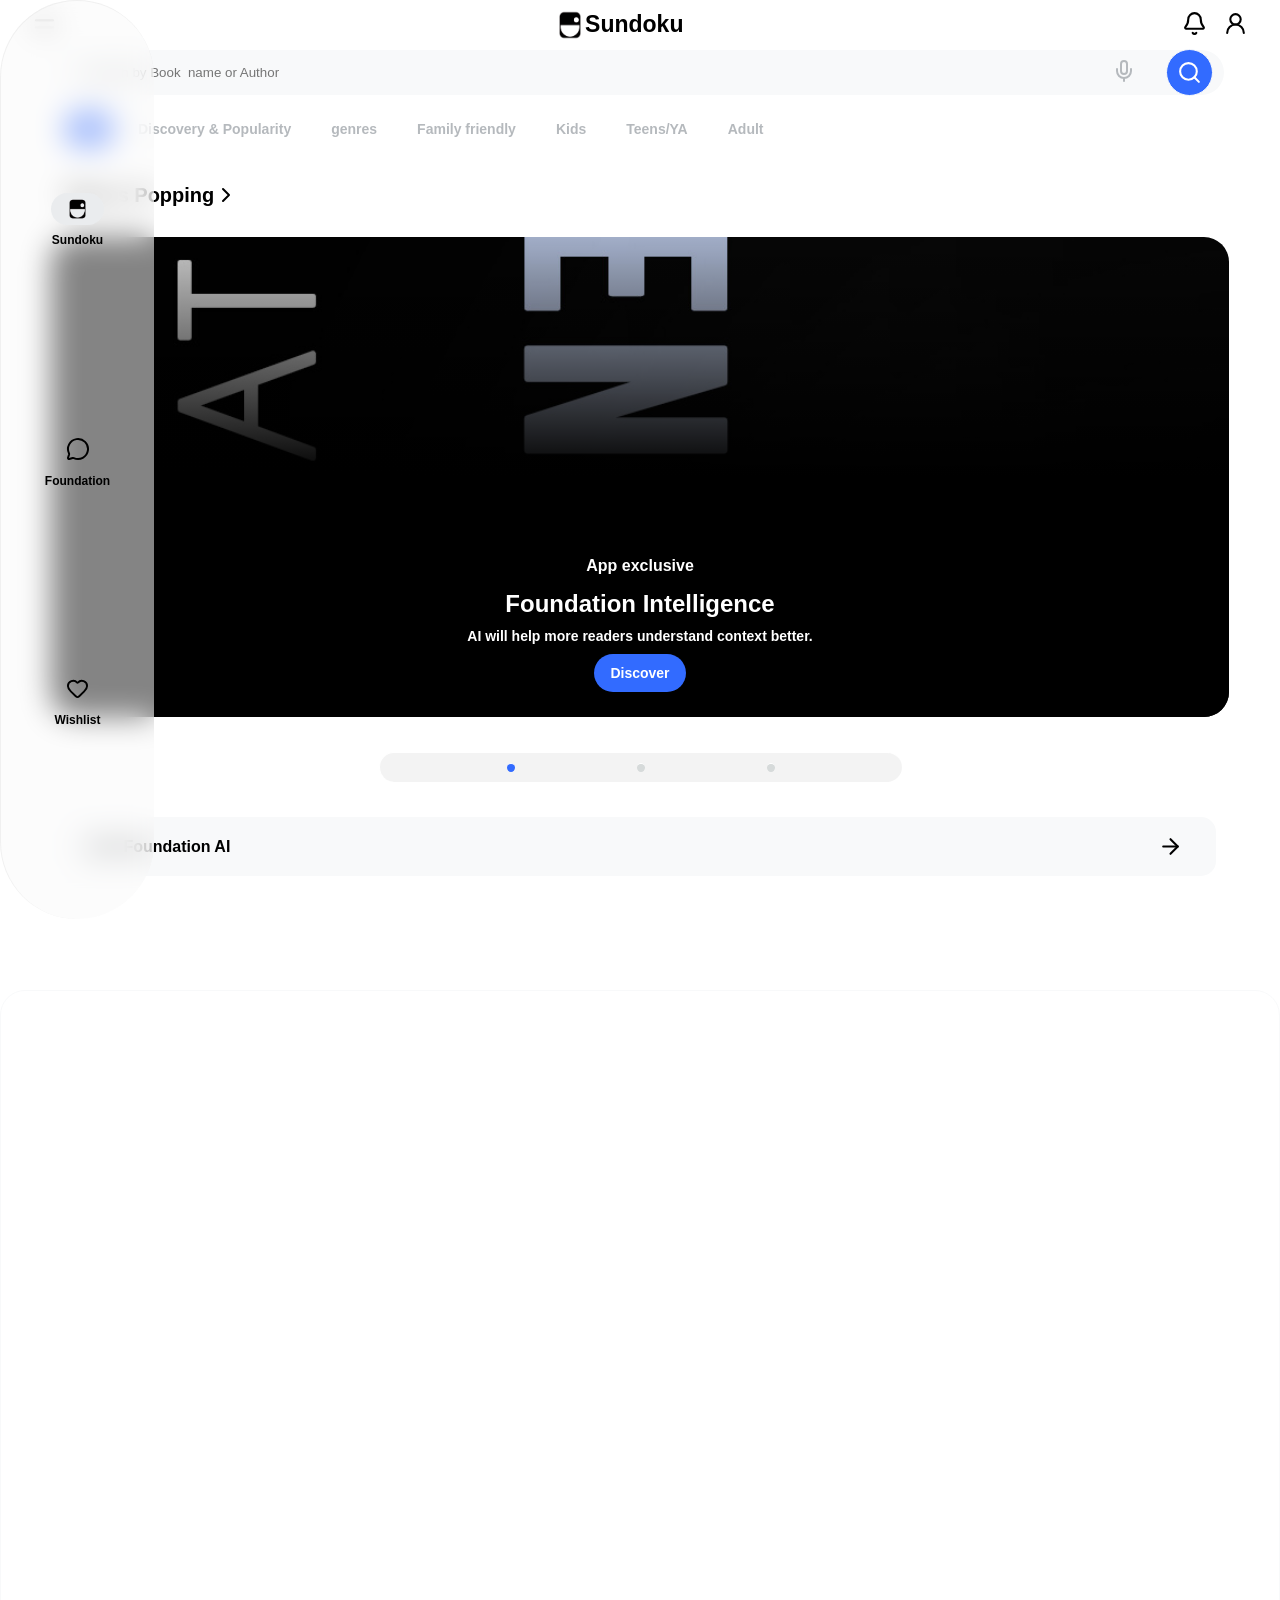
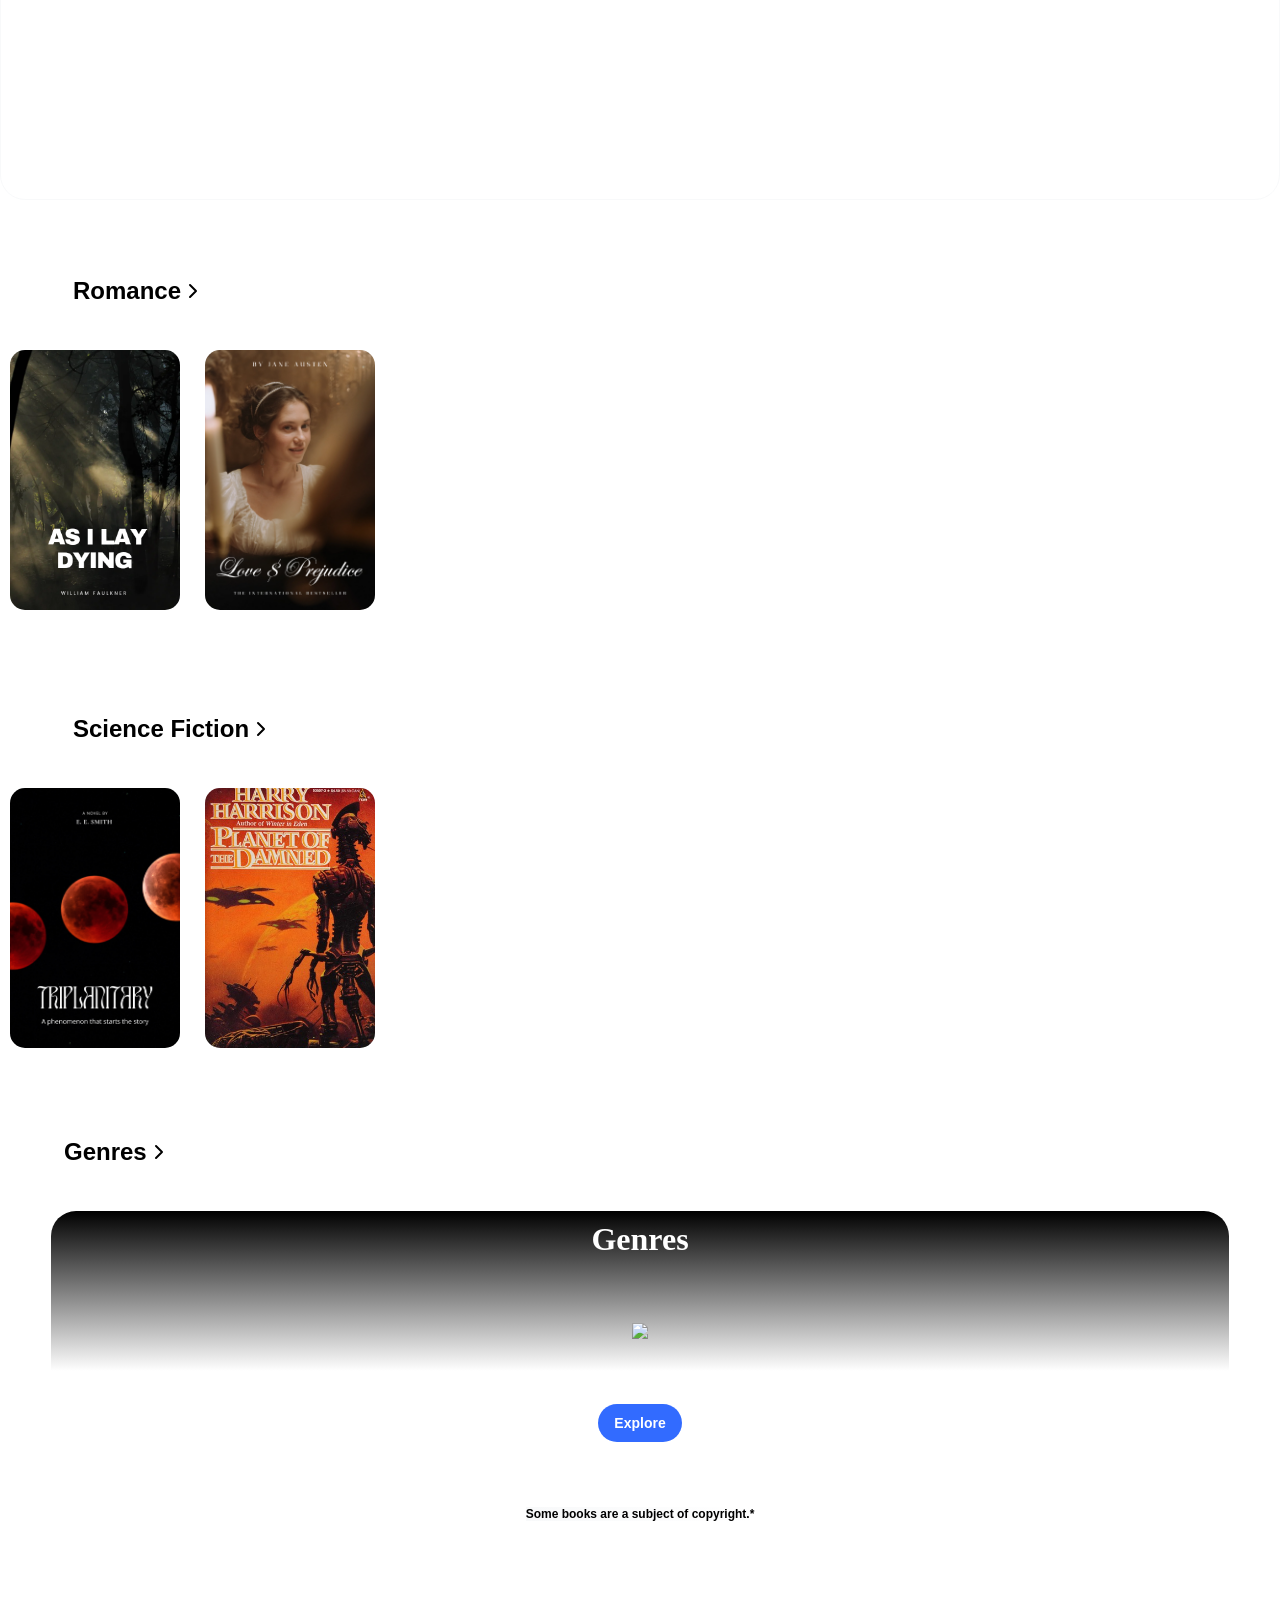
==== index.html @ c34d7a95 "Fix image source and update link in index.html" ====
<!DOCTYPE html>
<html lang="en">
  <head>
    <meta charset="UTF-8" />
    <meta name="viewport" content="width=device-width, initial-scale=1.0" />
    <title>Home</title>

    <link rel="stylesheet" href="Sundoku.css" />
    <link rel="manifest" href="manifest.json" />
  </head>
  <body>
    <header>
      <div class="header-top-layer">
        <button class="header-hamburger js-hamburger">
          <svg
            xmlns="http://www.w3.org/2000/svg"
            fill="none"
            viewBox="0 0 24 24"
            stroke-width="2"
            stroke="var(--black)"
            class="size-6 hamburger-icon"
          >
            <path
              stroke-linecap="round"
              stroke-linejoin="round"
              d="M3.75 9h16.5m-16.5 6.75h16.5"
            ></path>
          </svg>
        </button>

        <div class="logo-asset">
          <img src="Sundoku logos/sundoku.webp" class="logo-img" />

          <p class="logo">Sundoku</p>
        </div>

        <div>
          <a href="notifications.html">
            <button class="header-btn">
              <svg
                xmlns="http://www.w3.org/2000/svg"
                width="25"
                height="25"
                viewBox="0 0 24 24"
                fill="none"
                stroke="var(--black)"
                stroke-width="2"
                stroke-linecap="round"
                stroke-linejoin="round"
                class="lucide lucide-bell-icon lucide-bell"
              >
                <path d="M10.268 21a2 2 0 0 0 3.464 0" />
                <path
                  d="M3.262 15.326A1 1 0 0 0 4 17h16a1 1 0 0 0 .74-1.673C19.41 13.956 18 12.499 18 8A6 6 0 0 0 6 8c0 4.499-1.411 5.956-2.738 7.326"
                />
              </svg>
            </button>
          </a>

          <a href="profile.html">
            <button class="header-btn">
              <svg
                xmlns="http://www.w3.org/2000/svg"
                width="25"
                height="25"
                viewBox="0 0 24 24"
                fill="none"
                stroke="var(--black)"
                stroke-width="2"
                stroke-linecap="round"
                stroke-linejoin="round"
                class="lucide lucide-user-round-icon lucide-user-round"
              >
                <circle cx="12" cy="8" r="5" />
                <path d="M20 21a8 8 0 0 0-16 0" />
              </svg>
            </button>
          </a>
        </div>
      </div>

      <div>
        <div class="search-center">
          <div class="search-container">

            <input
              placeholder="Search by Book  name or Author"
              class="search-input js-search-input"
              id="search-input"
            />

            <button class="record-btn js-record-btn" id="mic-btn">
              <svg
                xmlns="http://www.w3.org/2000/svg"
                width="24"
                height="24"
                viewBox="0 0 24 24"
                fill="none"
                stroke="var(--rough-grey)"
                stroke-width="2"
                stroke-linecap="round"
                stroke-linejoin="round"
                class="lucide lucide-mic-icon lucide-mic"
              >
                <path d="M12 19v3"></path>
                <path d="M19 10v2a7 7 0 0 1-14 0v-2"></path>
                <rect x="9" y="2" width="6" height="13" rx="3"></rect>
              </svg>
            </button>

            <button class="search-btn js-search-btn">
              <svg
                xmlns="http://www.w3.org/2000/svg"
                width="25"
                height="25"
                viewBox="0 0 24 24"
                fill="none"
                stroke="white"
                stroke-width="2"
                stroke-linecap="round"
                stroke-linejoin="round"
                class="lucide lucide-search-icon lucide-search"
              >
                <path d="m21 21-4.34-4.34" />
                <circle cx="11" cy="11" r="8" />
              </svg>
            </button>
          </div>
        </div>
      </div>

      <div class="search-results-center">
        <div class="results-box js-search-results">
          <div class="js-searching-for-text"></div>
        </div>
      </div>
    </header>

    <div class="filter-scroll">
      <button class="filter-btn filter-on" data-filter="all">All</button>

      <button class="filter-btn" data-filter="popular">
        Discovery & Popularity
      </button>

      <button class="filter-btn" data-filter="genres">genres</button>

      <button class="filter-btn" data-filter="family">Family friendly</button>

      <button class="filter-btn" data-filter="kids">Kids</button>

      <button class="filter-btn" data-filter="teens">Teens/YA</button>

      <button class="filter-btn" data-filter="adult">Adult</button>
    </div>

    <div class="hidden-menu js-hidden-menu">
      <button class="close-menu-btn js-close-menu-btn">
        <svg
          xmlns="http://www.w3.org/2000/svg"
          width="25"
          height="25"
          viewBox="0 0 24 24"
          fill="none"
          stroke="currentColor"
          stroke-width="2"
          stroke-linecap="round"
          stroke-linejoin="round"
          class="lucide lucide-x-icon lucide-x"
        >
          <path d="M18 6 6 18" />
          <path d="m6 6 12 12" />
        </svg>
      </button>

      <div class="hidden-menu-content">
        <div class="center-branding">
          <img src="Logos/Sundoku.webp" class="hidden-menu-logo" />
          <p>
            Stories shaped by a com<span class="gradient-text">Unity</span>.
          </p>
        </div>

        <div class="hidden-item">
          <h2>Creator account</h2>
          <p class="hidden-item-sub-text">
            For aspiring writers and people who just like telling stories
          </p>
          <button class="start-writter-account-btn">
            Create writers account
          </button>
        </div>

        <div class="hidden-item">
          <h3>Help</h3>

          <h3>Safety Policy</h3>
        </div>
      </div>
    </div>

    <main class="main-element">
      <h2 class="reading-heading">Continue reading</h2>

      <div class="recent-scroll js-recent-books"></div>

      <div class="events-heading-container">
        <h2 class="event-heading">
          What's Popping
          <svg
            xmlns="http://www.w3.org/2000/svg"
            width="24"
            height="24"
            viewBox="0 0 24 24"
            fill="none"
            stroke="currentColor"
            stroke-width="2"
            stroke-linecap="round"
            stroke-linejoin="round"
            class="lucide lucide-chevron-right-icon lucide-chevron-right"
          >
            <path d="m9 18 6-6-6-6"></path>
          </svg>
        </h2>

      <div>
        <div class="scroll">
          <!--CARD ONE!-->
          <div class="hero-card">
            <div class="vid-container">
              <img
                src="posters/Gene_One.jpg"
                class="hero-poster"
              />
            </div>

            <div class="content">
              <div class="label">
                <p>App exclusive</p>
              </div>
              <p class="head-content">Foundation Intelligence</p>
              <p class="sub-head-content">
                AI will help more readers understand context better.
              </p>

              <a href="chatbot.html">
                              <button class="explore-btn">Discover</button>
              </a>
            </div>
          </div>

          

          <div class="hero-card">
            <div class="vid-container">
              <img
                src="posters/Booktok_poster_white_background.png"
                class="hero-poster"
                alt="hero card poster"
              />
            </div>

            <div class="content">
              <div class="label">
                <p>Coming soon</p>
              </div>
              <h3>Booming On BookTok</h3>
              <p class="sub-head-content">
                Most discussed on Booktok communities
              </p>

              <button class="explore-btn">Discover</button>
            </div>
          </div>
        </div>
      </div>

      <div class="center-dots">
        <div class="scroll-dots">
          <div class="scroll-dot active-dot"></div>
          <div class="scroll-dot"></div>
          <div class="scroll-dot"></div>
        </div>
      </div>

      <div class="center-shortcut">
        <a href="Chatbot.html" class="shortcut-card-link">
          <div class="shortcut-card">
            <p>Ask Foundation AI</p>

            <button class="arrow-btn">
              <svg
                xmlns="http://www.w3.org/2000/svg"
                width="25"
                height="25"
                viewBox="0 0 24 24"
                fill="none"
                stroke="var(--black)"
                stroke-width="2"
                stroke-linecap="round"
                stroke-linejoin="round"
                class="lucide lucide-arrow-right-icon lucide-arrow-right"
              >
                <path d="M5 12h14" />
                <path d="m12 5 7 7-7 7" />
              </svg>
            </button>
          </div>
        </a>
      </div>

      

      <div class="display-books js-render-books js-books-container"></div>

      <div>
        <h2 class="heading heading-container">
          Genres
          <svg
            xmlns="http://www.w3.org/2000/svg"
            width="24"
            height="24"
            viewBox="0 0 24 24"
            fill="none"
            stroke="currentColor"
            stroke-width="2"
            stroke-linecap="round"
            stroke-linejoin="round"
            class="lucide lucide-chevron-right-icon lucide-chevron-right"
          >
            <path d="m9 18 6-6-6-6"></path>
          </svg>
        </h2>

        <div class="scroll">
          <div class="genre-hero">
            <h1 class="genre-heading">Genres</h1>

            <img src="/" class="genre-hero-card-image" />

            <button class="explore-btn">Explore</button>
            <p class="smaller-genre-text">
              Some books are a subject of copyright.*
            </p>
          </div>
        </div>

    
        
      </div>
    </main>

    <div class="center-nav">
      <nav>
        <a href="index.html">
          <div class="nav-column">
            <div class="upper-nav-section onpage">
              <img
                src="Sundoku logos/sundoku.webp"
                class="nav-logo"
                style="filter: invert(1)"
              />
            </div>

            <p class="nav-label onpage-nav-label">Sundoku</p>
          </div>
        </a>

        <a href="Chatbot.html">
          <div class="nav-column">
            <div class="upper-nav-section">
              <svg
                xmlns="http://www.w3.org/2000/svg"
                width="24"
                height="24"
                viewBox="0 0 24 24"
                fill="none"
                stroke="currentColor"
                stroke-width="2"
                stroke-linecap="round"
                stroke-linejoin="round"
                class="lucide lucide-message-circle-icon lucide-message-circle"
              >
                <path
                  d="M2.992 16.342a2 2 0 0 1 .094 1.167l-1.065 3.29a1 1 0 0 0 1.236 1.168l3.413-.998a2 2 0 0 1 1.099.092 10 10 0 1 0-4.777-4.719"
                ></path>
              </svg>
            </div>

            <p class="nav-label">Foundation</p>
          </div>
        </a>

        <a href="Wishlist.html">
          <div class="nav-column">
            <div class="upper-nav-section">
              <svg
                xmlns="http://www.w3.org/2000/svg"
                width="23"
                height="23"
                viewBox="0 0 24 24"
                fill="none"
                stroke="currentColor"
                stroke-width="2"
                stroke-linecap="round"
                stroke-linejoin="round"
                class="lucide"
              >
                <path
                  d="M2 9.5a5.5 5.5 0 0 1 9.591-3.676.56.56 0 0 0 .818 0A5.49 5.49 0 0 1 22 9.5c0 2.29-1.5 4-3 5.5l-5.492 5.313a2 2 0 0 1-3 .019L5 15c-1.5-1.5-3-3.2-3-5.5"
                ></path>
              </svg>
            </div>
            <p class="nav-label">Wishlist</p>
          </div>
        </a>
      </nav>
    </div>

    <div class="book-menu-hidden js-hidden-book-info"></div>

    <script src="Sundoku.js"></script>
  </body>
</html>
---- Sundoku.css ----
@font-face {
      font-family: 'Syncopate';
      src: url('fonts/Syncopate-Regular.ttf') format('truetype');
      font-weight: 400;
      font-style: normal;
}

@font-face {
    font-family: "Inter";
    src: url("fonts/Inter-VariableFont_opsz,wght.ttf") format("truetype");
    font-weight: 400;
    font-style: normal;
}

  @font-face {
      font-family: 'playfair';
      src: url('fonts/PlayfairDisplay-VariableFont_wght.ttf') format('truetype');
      font-weight: 400;
      font-style: normal;
  }

  @font-face {
      font-family: 'bangers';
      src: url('fonts/Bangers-Regular.ttf') format('truetype');
      font-weight: 400;
      font-style: normal;
  }

  @font-face {
      font-family: 'comorantSC';
      src: url('fonts/CormorantSC-Regular.ttf') format('truetype');
      font-weight: 400;
      font-style: normal;
  }

@font-face {
  font-family: 'Orbitron';
  src: url('fonts/Orbitron-VariableFont_wght.ttf') format('truetype');
}

  @font-face {
      font-family: 'Aquire';
      src: url('fonts/Aquire-BW0ox.otf') format('truetype');
      font-weight: 400;
      font-style: normal;
  }

@font-face {
  font-family: 'Sdasian';
  src: url('fonts/Sdasian-WyDon.ttf') format('truetype');
  }


/*NEW FONTS*/

@font-face {
  font-family: 'Glitch';
  src: url('fonts/GlitchGoblin-2O87v.ttf');
}

@font-face {
  font-family: 'AvengFont';
  src: url('fonts/AvengeanceHeroicAvengerNormal-xyVr.otf');
}

@font-face {
  font-family: Transformers;
  src: url('fonts/Transformers Movie.ttf');
}

@font-face {
  font-family: BookLetter;
  src: url('fonts/GoudyBookletter1911-Regular.ttf');
}

@font-face {
  font-family: Syne;
  src: url('fonts/Syne-VariableFont_wght.ttf');
}

@font-face {
  font-family: Railway;
  src: url('fonts/Raleway-VariableFont_wght.ttf');
}

@font-face {
  font-family: Alumni;
  src: url('fonts/AlumniSans-VariableFont_wght.ttf');
}

@font-face {
  font-family: Creepster;
  src: url('fonts/Creepster-Regular.ttf');
}

@font-face {
  font-family: HighSchoolSans;
  src: url('fonts/HighSchoolUsaSans-52vx.ttf');
}

@font-face {
  font-family: HighSchoolSerif;
  src: url('fonts/HighSchoolUsaSerif-6vwM.ttf');
}

@font-face {
  font-family: ElektrixWizard;
  src: url('fonts/MgfElektrixWizardsPersonalUse-KVR9l.otf');
}

@font-face {
  font-family: VampireWars;
  src: url('fonts/Vampire Wars.ttf');
}

@font-face {
  font-family: AngelWish;
  src: url('fonts/Angel wish.ttf');
}

@font-face {
  font-family: FaithCollapsing;
  src: url('fonts/Faith Collapsing.ttf');
}

:root[data-theme="galaxy"] {
    --background: linear-gradient(
        90deg,
        rgb(2, 2, 2),
        rgb(102, 102, 102),
        rgb(0, 0, 0)
    );
    --grey: linear-gradient(70deg, rgb(22, 22, 22), rgb(0, 0, 0));
    --black: rgb(242, 242, 242);
    --white: rgb(0, 0, 0);
    --lightwhite: rgba(0, 0, 0, 0.53);
    --gradient: linear-gradient(
        80deg,
        rgb(119, 119, 119),
        rgb(46, 46, 46),
        rgb(0, 0, 0)
    );

  --light-header-color: rgba(0,0,0,0.53);
  --text: rgb(255,255,255);
  --invert: 0;
}

:root[data-theme="dark"] {
  --black: rgb(255,255,255);
  --white: rgb(0,0,0);
  --grey: rgb(48, 49, 50);
  --background: rgb(0,0,0);
  --text: rgb(255,255,255);
  --light-header-color: rgba(0,0,0,0.53);
  --notDot-bdr: transparent;
  --invert: 0;
}


:root {
  --grey: rgb(248, 249, 250);
  --blue: rgb(50,107,255);
  --green: rgb(50,255,152);
  --black: rgb(0,0,0);
  --white: rgb(255,255,255);
  --background: rgb(255,255,255);
  --text: rgb(0,0,0);
  --light-header-color: rgba(250,250,250,0.53);
  --notDot-bdr: rgb(255,255,255);
  --rough-grey: rgb(181,185,189);
  --invert: 1;
  --gradient: linear-gradient(
        180deg,
        var(--blue), black 
  );
}


*,*::before,*::after {
  margin: 0px;
  scrollbar-width: none;
      -webkit-tap-highlight-color: rgba(190,190,190,0.17);
}
body {
  margin: 0px;
  background: var(--background);
  color: var(--text);
  font-family: 'Inter', sans-serif;
  box-sizing: border-box;
  padding-bottom: 200px;
}

header {
  position: sticky;
  top: 0px;
  padding: 5px 2%;
  background-color: var(light-header-color);
  backdrop-filter: blur(15px);
  display: flex;
  flex-direction: column;
  z-index: 100;
}

p {
  font-weight: 599;
}

button {
  font-family: 'Inter', sans-serif;
  font-weight: 599;
  font-size: 14px;
}

.header-top-layer {
  display: flex;
  flex-direction: row;
  align-items: center;
  justify-content: space-between;
}

.logo {
  font-weight: 700;
  font-size: 23px;
  font-family: 'Inter', sans-serif;
}

.header-btn {
  padding: 5px;
  border: 1px solid transparent;
  background: transparent;
  position: relative;
}

/*.header-btn::after {
  content: "";
  position: absolute;
  top: 4px;
  right: 4px;
  width: 7px;
  height: 7px;
  border: 1.5px solid var(--notDot-bdr);
  background-color: #ef4444;
  border-radius: 50%;
}*/

a {
  color: var(--black);
  text-decoration: none;
}

.header-hamburger {
  padding: 5px;
  border: 1px solid transparent;
  background: transparent;
}

.hamburger-icon {
  width: 25px;
  height: 25px;
}


.profile-icon {
  width: 25px;
  height: 25px;
}

.popular-main {
  padding: 5px 5%;
}

.search-center {
  display: flex;
  flex-direction: column;
  align-items: center;
  padding: 5px 0px;
  
}


.search-container {
  background: var(--grey);
  width: 95%;
  height: 45px;
  display: flex;
  flex-direction: row;
  align-items: center;
  justify-content: space-around;
  border-radius: 25px;
  padding-left: 8px;
  box-sizing: border-box;
}

.search-input {
  width: 85%;
  height: 100%;
  border: 1px solid transparent;
  background: transparent;
  outline: none;
  border-radius: 25px;
  color: var(--black);
  padding: 5px 10px;
}

.vid-container {
  width: 100%;
  height: 480px;
}

.hero-poster {
  width: 100%;
  height: 100%;
  object-fit: cover;
  filter: brightness(80%);
}

.hero-card {
  position: relative;
  overflow: hidden;
  flex-shrink: 0;
  width: 100%;
  color: var(--white);
  border-radius: 25px;
  
}

.hero-card .vid-container {
  position: relative;
  overflow: hidden;
}

.hero-card .vid-container:before {
  content: '';
  position: absolute;
  bottom: 0;
  left: 0;
  width: 100%;
  height: 100%;
  background: linear-gradient(0deg, #000 50%, transparent);
  z-index: 1;
}

.hero-card .vid-container .hero-poster{
  width: 100%;
}

.content {
  width: 100%;
  padding: 25px 15px;
  position: absolute;
  bottom: 0px;
  display: flex;
  flex-direction: column;
  align-items: center;
  justify-content: center;
  gap: 10px;
  overflow-wrap: break-word;
  color: rgb(255,255,255);
  text-align: center;
  box-sizing: border-box;
  z-index: 10;
}

.head-content {
  font-size: 24px;
  font-weight: 600;
}
.shortcut-card {
  width: 90%;
  padding: 15px 2%;
  background: var(--grey);
  display: flex;
  flex-direction: row;
  align-items: center;
  justify-content: space-between;
  color: var(--black);
  border-radius: 15px;
  box-sizing: border-box;
}

.center-shortcut {
  display: flex;
  flex-direction: column;
  align-items: center;
  margin: 25px 0px;
}

.arrow-btn {
  border: 1px solid transparent;
  display: flex;
  flex-direction: column;
  align-items: center;
  justify-content: center;
  background: transparent;
  color: var(--white);
}

.explore-btn {
  border: 1px solid transparent;
  padding: 10px 15px;
  border-radius: 25px;
  background: var(--blue);
  color: rgb(255,255,255);
  border-box: box-sizing;
  /*align-self: flex-end;*/
  
}

.scroll {
  display: flex;
  flex-direction: row;
  align-items: center;
  overflow-x: auto;
  box-sizing: border-box;
  margin: 25px 4%;
  gap: 15px;
}

.filter-scroll {
  padding: 5px 5%;
  display: flex;
  flex-direction: row;
  align-items: center;
  gap: 8px;
  overflow-x: auto;
}

.filter-btn {
  border: 1px solid transparent;
  padding: 10px 15px;
  border-radius: 25px;
  flex-shrink: 0;
  background-color: transparent;
  color: var(--rough-grey);
  font-weight: 600;
}

.filter-on {
  background-color: var(--blue);
  color: rgb(255,255,255);
}

.center-dots {
  display: flex;
  flex-direction: column;
  align-items: center;
}

.scroll-dots {
  display: flex;
  flex-direction: row;
  align-items: center;
  width: 40%;
  justify-content: space-evenly;
  padding: 10px 5px;
  margin: 10px 0px;
  background: rgba(197,197,197,0.21);
  backdrop-filter: blur(20px);
  border-radius: 25px;
  border-left: 1px solid var(--white);
  border-top: 1px solid var(--white);
}

.scroll-dot {
  width: 8px;
  height: 8px;
  background-color: rgba(158,170,172,0.347);
  backdrop-filter: blur(15px);
  border-left-: 0.5px solid var(--white);
  border-top: 0.5px solid var(--white);
  border-radius: 50%;
}

.active-dot {
  background: var(--blue);
}

.author-img {
  width: 100px;
  height: 100px;
  border-radius: 50%;
  object-fit: cover;
}

.author {
  display: flex;
  flex-direction: column;
  align-items: center;
  gap: 10px;
}

.scroll-authors {
  padding: 10px 5%;
  display: flex;
  flex-direction: row;
  align-items: center;
  gap: 30px;
  overflow-x: auto;
  margin-bottom: 100px;
}

.heading {
  padding: 20px 5%;
  margin-top: 60px;
}

.author-name {
  font-size: 14px;
  text-align: center ;
}

.book-card {
  width: 170px;
  height: 260px;
  background: var(--grey);
  display: flex;
  flex-direction: column;
  align-items: center;
  justify-content: center;
  border-radius: 15px;
  position: relative;
}

.display-books {
  padding: 10px 10px;
  margin-top: 10px;
  display: flex;
  flex-direction: column;
  gap: 25px;
}

.book-cover {
  width: 100%;
  height: 100%;
  object-fit: cover;
  border-radius: 15px;
}

.full-book-card {
  display: flex;
  flex-direction: column;
  align-items: center;
  gap: 10px;
}

.book-title {
  font-weight: 700;
  font-size: 15px;
}

.category-row {
  display: flex;
  gap: 25px;
  overflow-x: auto;
  align-items: center;
}

.price {
  margin-top: 10px;
}

.writer {
  font-weight: 400;
  font-size: 14px;
}

.sub-head-content {
  font-size: 14px;
}

.quote {
  width: 80%;
  height: 150px;
  padding: 10px 5%;
  border: 1px solid var(--grey);
  border-radius: 25px;
  display: flex;
  flex-direction: column;
  align-items: center;
  justify-content: space-evenly;
}

.quote-text {
  font-family: 'playfair'
}

.center-quote {
  display: flex;
  flex-direction: column;
  align-items: center;
}

.quote-writer {
  display: block;
  font-weight: 700;
}

.quote-link {
  color: var(--blue);
}

.rank-number {
  position: absolute;
  top: 4px;
  padding: 4px;
  color: var(--white);
}

.card-heading {
  margin: 5px 5%;
}

.label {
  display: inline-block;
  padding: 5px;
  background: black;
  color: White;
}

.genre-heading {
  font-family: Orbitron;
}

.genre-hero {
  border-radius: 25px;
  width: 100%;
  height: 300px;
  background: linear-gradient(180deg, var(--black), var(--white), var(--white));
  color: var(--white);
  padding: 10px;
  display: flex;
  flex-direction: column;
  align-items: center;
  justify-content: space-between;
}

.smaller-genre-text {
  color: var(--black);
  background: linear-gradient(90deg, var(--grey), white);
  font-size: 12px;
}

.card-row {
  padding: 5px 5%;
  display: flex;
  flex-direction: row;
  align-items: center;
  justify-content: space-between;
  background: var(--grey);
}

.genre-card {
  width: 43%;
  height: 230px;
  border-radius: 15px;
  background: var(--white);
  padding: 10px;
}

.heading-container {
  display: flex;
  flex-direction: row;
  align-items: center;
}

.pill-img {
  width: 60px;
  height: 60px;
  object-fit: cover;
  border-radius: 5px;
}

.pills-scroll {
  padding: 25px 5%;
  display: flex;
  flex-direction: row;
  align-items: top;
  gap: 40px;
  overflow-x: auto;
}

.pill {
  display: flex;
  flex-direction: column;
  align-items: center;
  text-align: center;
  gap: 10px;
}

.pill-text {
  font-size: 14px;
  font-weight: 600;
}

.hidden-menu {
  width: 100%;
  top: 0px;
  bottom: 0px;
  position: fixed;
  background: var(--light-header-color);
  backdrop-filter: blur(15px);
  z-index: 1000;
  left: -100%;
  will-change: left;
  transition: 0.3s ease-out;
  
}

.open {
  left: 0px;
}

.close-menu-btn {
  border: 1px solid var(--rough-grey);
  width: 80px;
  height: 50px;
  border-radius: 25px;
  background-color: var(--blue);
  color: white;
  display: flex;
  flex-direction: column;
  align-items: center;
  justify-content: center;
  margin: 10px;
}

.event-img-container {
  width: 100%;
  height: 280px;
  overflow: hidden;
  position: relative;
  display: flex;
  flex-direction: column;
  align-items: center;
  justify-content: center;
}

.event-img {
  width: 100%;
  height: 100%;
  object-fit: cover;
  border-radius: 25px;
}

.event-card {
  display: flex;
  flex-direction: column;
  align-items: center;
}

.event-img-container::after {
  content: '';
  position: absolute;
  top: 0;
  left: 0;
  width: 100%;
  height: 100%;
  /*box-shadow:  inset 0 0 50px rgba(0, 0, 0, 0.85),  inset 0 -180px 85px rgba(0, 0, 0, 0.95);*/
  border-radius: 25px;
}

.event-card-content {
  position: absolute;
  bottom: 5px;
  display: flex;
  flex-direction: column;
  align-items: center;
  justify-content: center;
  color: White;
  z-index: 10;
  width: 100%;
}

.hidden-menu-content {
  margin: 10px;
}

.join-in-btn-container {
  display: flex;
  flex-direction: column;
  align-items: center;
  width: 90%;
  background: var(--gradient);
  border-radius: 25px;
}

.join-in-link {
  color: white;
  padding: 10px 0px;
  font-style: italic;
  font-family: 'bangers', sans-serif;
}

.events-heading-container {
  display: flex;
  flex-direction: column;
  padding: 25px 0px;
}

.events-sub-heading {
  padding-left: 5%;
  color: var(--rough-grey);
  font-size: 13px;
}

.event-heading {
  padding: 5px 5%;
  display: flex;
  flex-direction: row;
  align-items: center;
  font-size: 20px;
}

.center-nav {
  display: flex;
  flex-direction: column;
  align-items: center;
}

nav {
  display: flex;
  flex-direction: row;
  align-items: center;
  position: fixed;
  padding: 9px 5%;
  justify-content: space-evenly;
  bottom: 10px;
  
  background: var(--light-header-color);
  backdrop-filter: blur(15px);
  z-index: 100;
  border-radius: 100px;
  width: 80%;
  border-left: 1px solid rgba(229,229,229,0.551);
  border-top: 1px solid rgba(229,229,229,0.551);
}

.reading-heading {
  padding: 5px 5%;
  margin-top: 20px;
}

.logo-img {
  width: 30px;
  filter: invert(var(--invert));
}

.logo-asset {
  display: flex;
  flex-direction: row;
  gap: 0px;
  align-items: center;
}

.nav-logo {
  width: 23px;
  filter: invert(var(--invert));
}

.nav-column {
  display: flex;
  flex-direction: column;
  align-items: center;
  gap: 5px;
  padding: 2px 15px;
  border-radius: 25px;
  color: var(--black);
}

.onpage {
  background-color: rgb(234,236,238);
  color: var(--black);
}

.nav-label {
  font-size: 12px;
  font-weight: 600;
}

.onpage-nav-label {
  font-weight: 700;
}

.upper-nav-section {
  padding: 5px 15px;
  border-radius: 25px;
  box-sizing: border-box;
  display: flex;
  flex-direction: column;
  align-items: center;
}

.shortcut-card-link {
  justify-content: space-between;
  width: 100%;
  display: flex;
  flex-direction: column;
  align-items: center;
}

.recent-book-cover {
  width: 140px;
  height: 215px;
  object-fit: cover;
  border-radius: 15px;
}

.reading-progress {
  padding-top: 15px;
}

.recent-scroll {
  display: flex;
  flex-direction: row;
  align-items: center;
  overflow-x: auto;
  padding: 10px 5%;
  gap: 25px;
  margin-top: 15px;
}


.search-btn {
  background: var(--blue);
  color: var(--white);
  border: 1px solid var(--grey);
  display: flex;
  flex-direction: column;
  align-items: center;
  justify-content: center;
  border-radius: 50%;
  padding: 10px;
}

.search-results-center {
  display: none;
  flex-direction: column;
  align-items: center;
  width: 100%;
}

.results-box {
  width: 90%;
  padding: 15px 10px;
  border: 1px solid var(--grey);
  background-color: var(--white);
  border-radius: 25px;
  z-index: 10000;
  display: flex;
  flex-direction: column;
  align-items: center;
  gap: 15px;
}

.search-result {
  display: flex;
  flex-direction: row;
  align-items: center;
  justify-content: space-between;
  width: 100%;
}

.search-result-left {
  display: flex;
  flex-direction: row;
  align-items: center;
  gap: 10px;
}

.search-result-img {
  width: 60px;
  height: 80px;
  border-radius: 5px;
  object-fit: cover;
}

.author-name-search {
  font-size: 13px;
  color: var(--rough-grey);
}

.close-search-btn {
  border: 1px solid transparent;
  display: flex;
  flex-direction: column;
  align-items: center;
  padding: 10px;
  border-radius: 50%;
  color: white;
  background-color: var(--blue);
}

.search-result-link {
  width: 100%;
}

.record-btn {
  border: 1px solid transparent;
  background-color: transparent;
}

button {
  cursor: pointer;
}

.record-bar-center {
  display: flex;
  flex-direction: column;
  align-items: center;
  position: fixed;
  bottom: -100%;
  right: 0px;
  left: 0px;
  z-index: 1000;
  padding: 5px;
}

.record-bar {
  width: 90%;
  padding: 10px;
  box-sizing: border-box;
  background: var(--white);
  border-radius: 25px;
  border: 1px solid var(--grey);
  display: flex;
  flex-direction: column;
  align-items: center;
  
}

.start-writter-account-btn {
  border: 1px solid var(--grey);
  padding: 10px 15px;
  background: transparent;
  color: var(--black);
  border-radius: 25px;
  margin: 10px 0px;
}

.center-branding {
  display: flex;
  flex-direction: column;
  align-items: center;
  padding-bottom: 50px;
  gap: 10px;
}

.hidden-menu-logo {
  width: 100px;
  filter: invert(var(--invert));
}

.book-menu-hidden {
  width: 100%;
  height: 90%;
  background-color: var(--white);
  position: fixed;
  bottom: -100%;
  display: flex;
  flex-direction: column;
  align-items: center;
  border-radius: 25px;
  border: 1px solid var(--grey);
  box-sizing: border-box;
  padding: 10px;
  z-index: 100;
  gap: 10px;
  overflow-y: auto;
  will-change: bottom;
  transition: 0.2s ease-out;
}

.book-menu-hidden-line {
  width: 30%;
  height: 5px;
  background-color: var(--rough-grey);
  border-radius: 25px;
  
}

.hidden-menu-book-cover-container {
  width: 130px;
  height: 199px;
  display: flex;
  align-items: center;
  justify-content: center;
}


.hidden-menu-book-cover {
  width: 100%;
  height: 100%;
  border-radius: 10px;
  object-fit: cover;
}

.hidden-menu-book-author {
  color: var(--rough-grey);
  font-style: italic;
}

.buyBtn {
  background-color: var(--blue);
  color: white;
  border: 1px solid transparent;
  padding: 10px 15px;
  border-radius: 25px;
  font-weight: bold;
  display: flex;
  align-items: center;
  gap: 5px;
}

.readBtn {
  background-color: var(--blue);
  color: rgb(255,255,255);
  border: 1px solid transparent;
  padding: 10px 15px;
  border-radius: 25px;
  font-weight: bold;
  display: flex;
  align-items: center;
  gap: 5px;
}

.add-to-wishlist-btn {
  border: 1px solid transparent;
  padding: 10px 15px;
  border-radius: 25px;
  font-weight: bold;
  background-color: var(--grey);
  display: flex;
  flex-direction: row;
  align-items: center;
  gap: 5px;
  color: var(--black);
}

.hidden-menu-book-btns {
  display: flex;
  flex-direction: column;
  align-items: center;
  gap: 15px;
}

.plot {
  font-size: 15px;
  margin-top: 20px;
  line-height: 23px;
  padding: 5px;
}

.book-details {
  display: flex;
  flex-direction: row;
  align-items: center;
  justify-content: space-around;
  width: 100%;
  margin-top: 20px;
  margin-bottom: 10px;
}

.hidden-book-price {
  font-weight: bold;
}

.border {
  width: 5px;
  height: 25px;
  background-color: var(--rough-grey);
  border-radius: 25px;
}

.book-info-on {
  bottom: 0;
}

.gradient-text {
  color: transparent;
  background: linear-gradient(30deg,var(--blue),var(--green));
  -webkit-background-clip: text;
  -webkit-text-fill-color: transparent;
  display: inline-block;
}

.season-sub-head-text {
  font-size: 14px;
  font-style: italic;
  margin-top: 10px;
}

.hidden-item {
  display: flex;
  flex-direction: column;
  gap: 15px;
  display: inline-block;
}

.hidden-item-sub-text {
  font-size: 14px;
  margin-top: 10px;
}

.genre-labels {
  margin-top: 15px;
  display: flex;
  gap: 10px;
}

.genre-label {
  padding: 10px 15px;
  background-color: var(--grey);
  border-radius: 10px;
}

.closeBtn {
border: 1px solid transparent;
padding: 10px 15px;
border-radius: 25px;
color: rgb(255,255,255);
background-color: var(--blue);
}

.top-book-info {
  display: flex;
  flex-direction: column;
  align-items: center;
  gap: 10px;
}

.hidden-line-center {
  display: flex;
  flex-direction: column;
  align-items: center;
  margin-bottom: 15px;
}

  @media (min-width: 980px) {
  nav {
    left: 0;
    top: 0;
    flex-direction: column;
    width: 25px;
    height: 100%;
    position: fixed;
  }

  .nav-column {
    gap: 8px;
  }
}
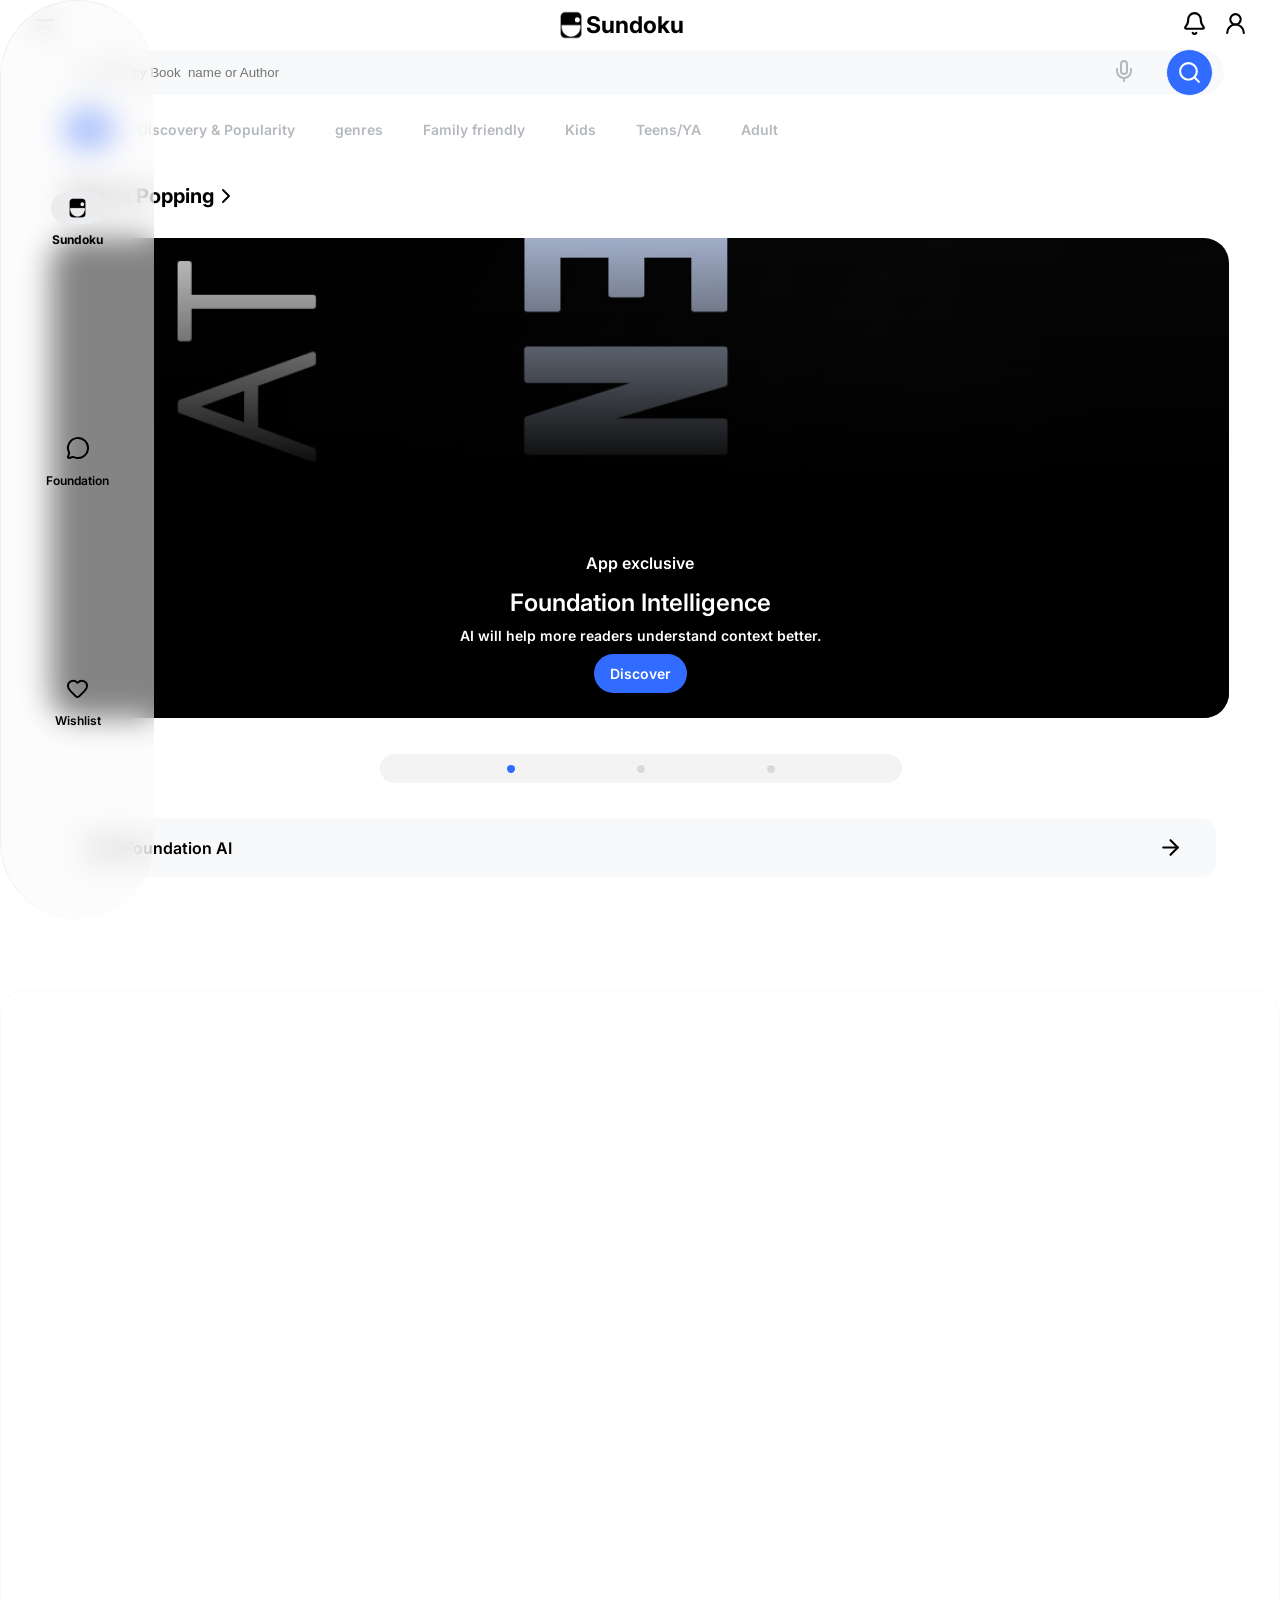
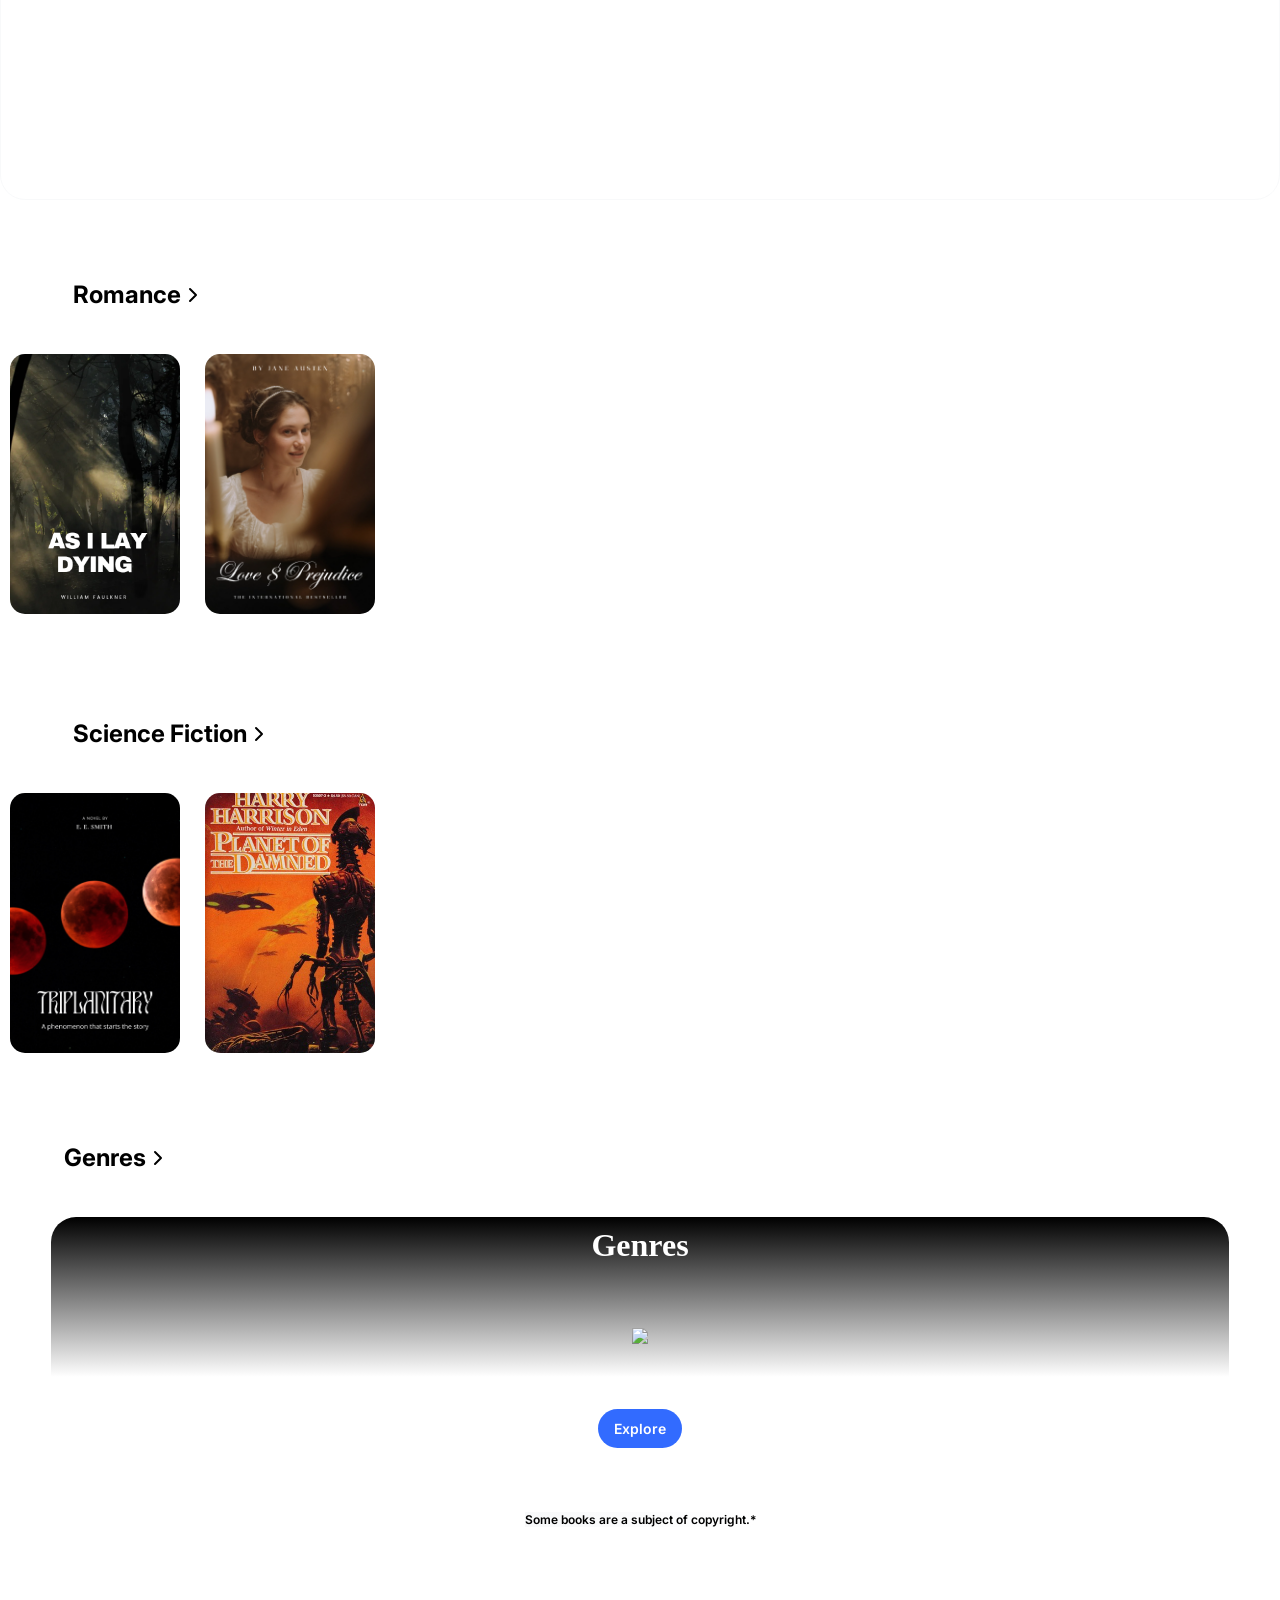
==== commit 1e238892: "Add Google Fonts preconnect links to index.html" ====
--- a/index.html
+++ b/index.html
@@ -4,7 +4,9 @@
     <meta charset="UTF-8" />
     <meta name="viewport" content="width=device-width, initial-scale=1.0" />
     <title>Home</title>
-
+<link rel="preconnect" href="https://fonts.googleapis.com">
+<link rel="preconnect" href="https://fonts.gstatic.com" crossorigin>
+<link href="https://fonts.googleapis.com/css2?family=Inter:ital,opsz,wght@0,14..32,100..900;1,14..32,100..900&display=swap" rel="stylesheet">
     <link rel="stylesheet" href="Sundoku.css" />
     <link rel="manifest" href="manifest.json" />
   </head>
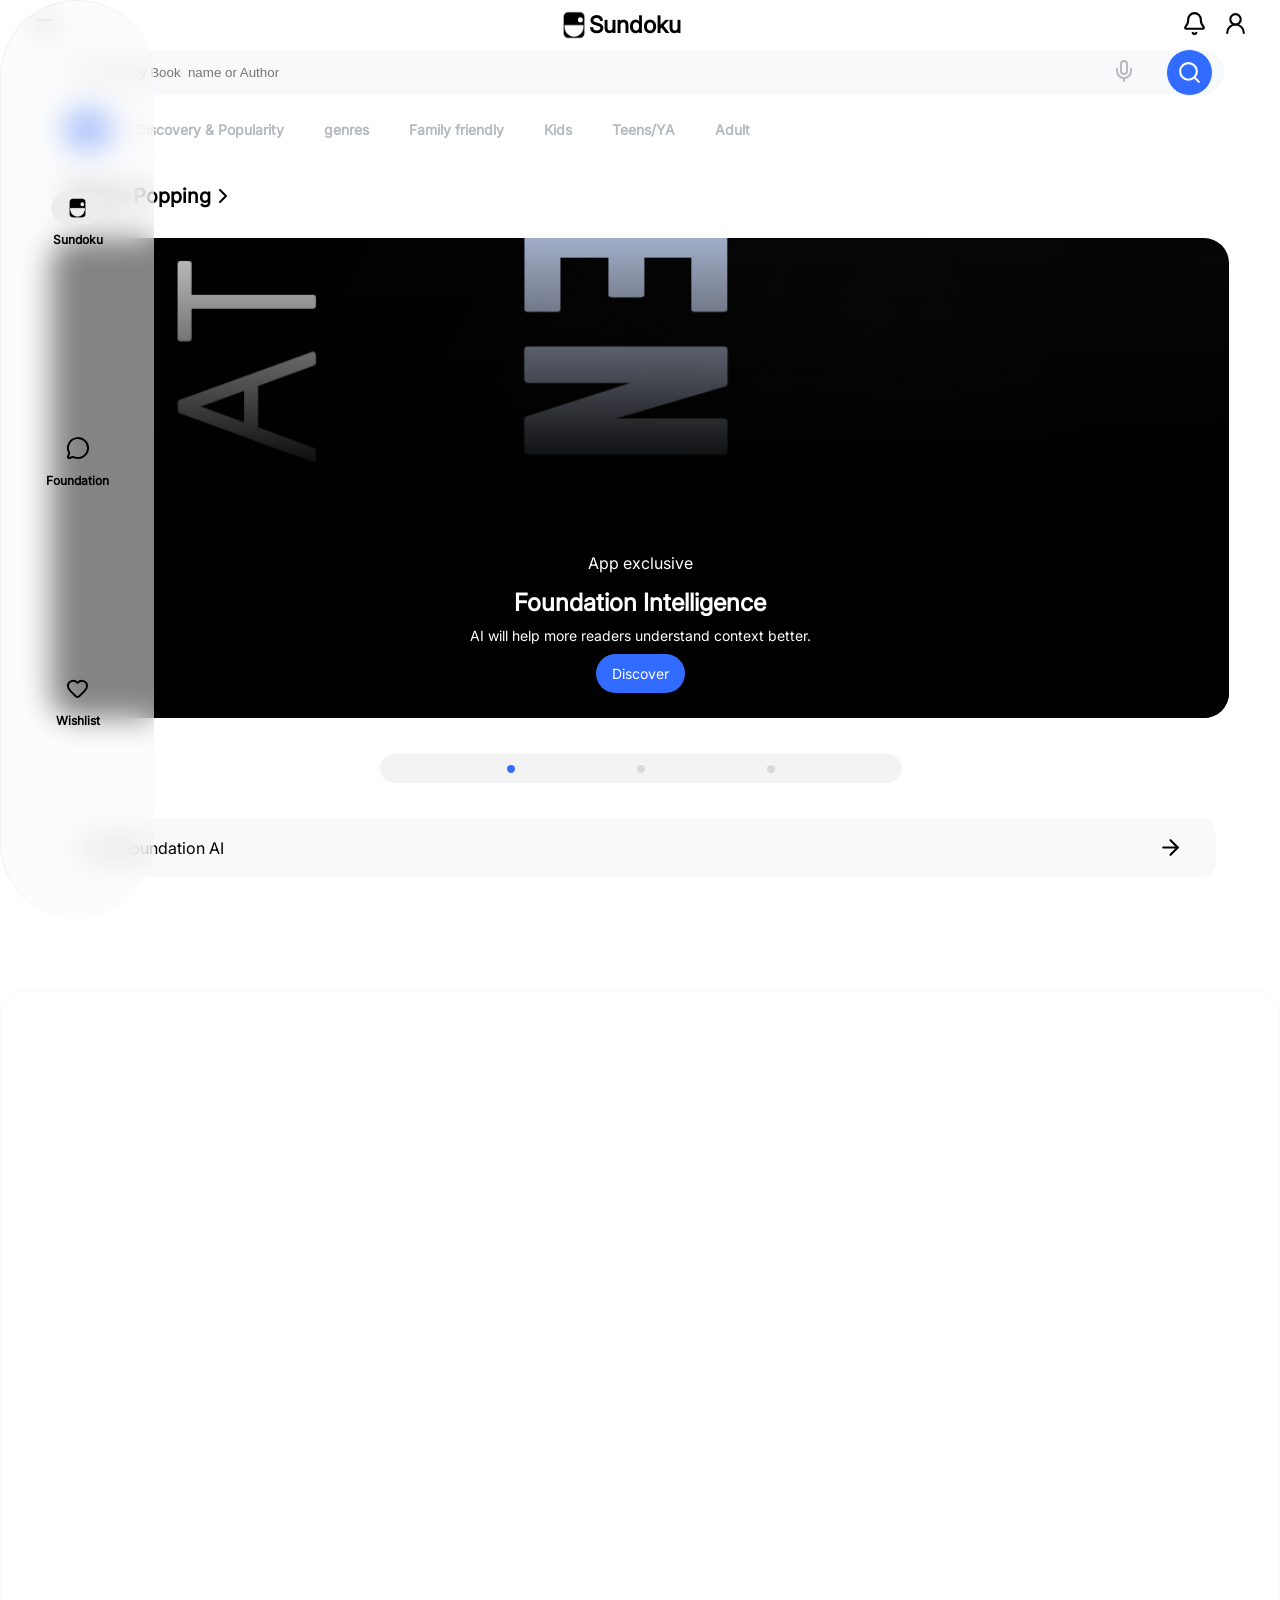
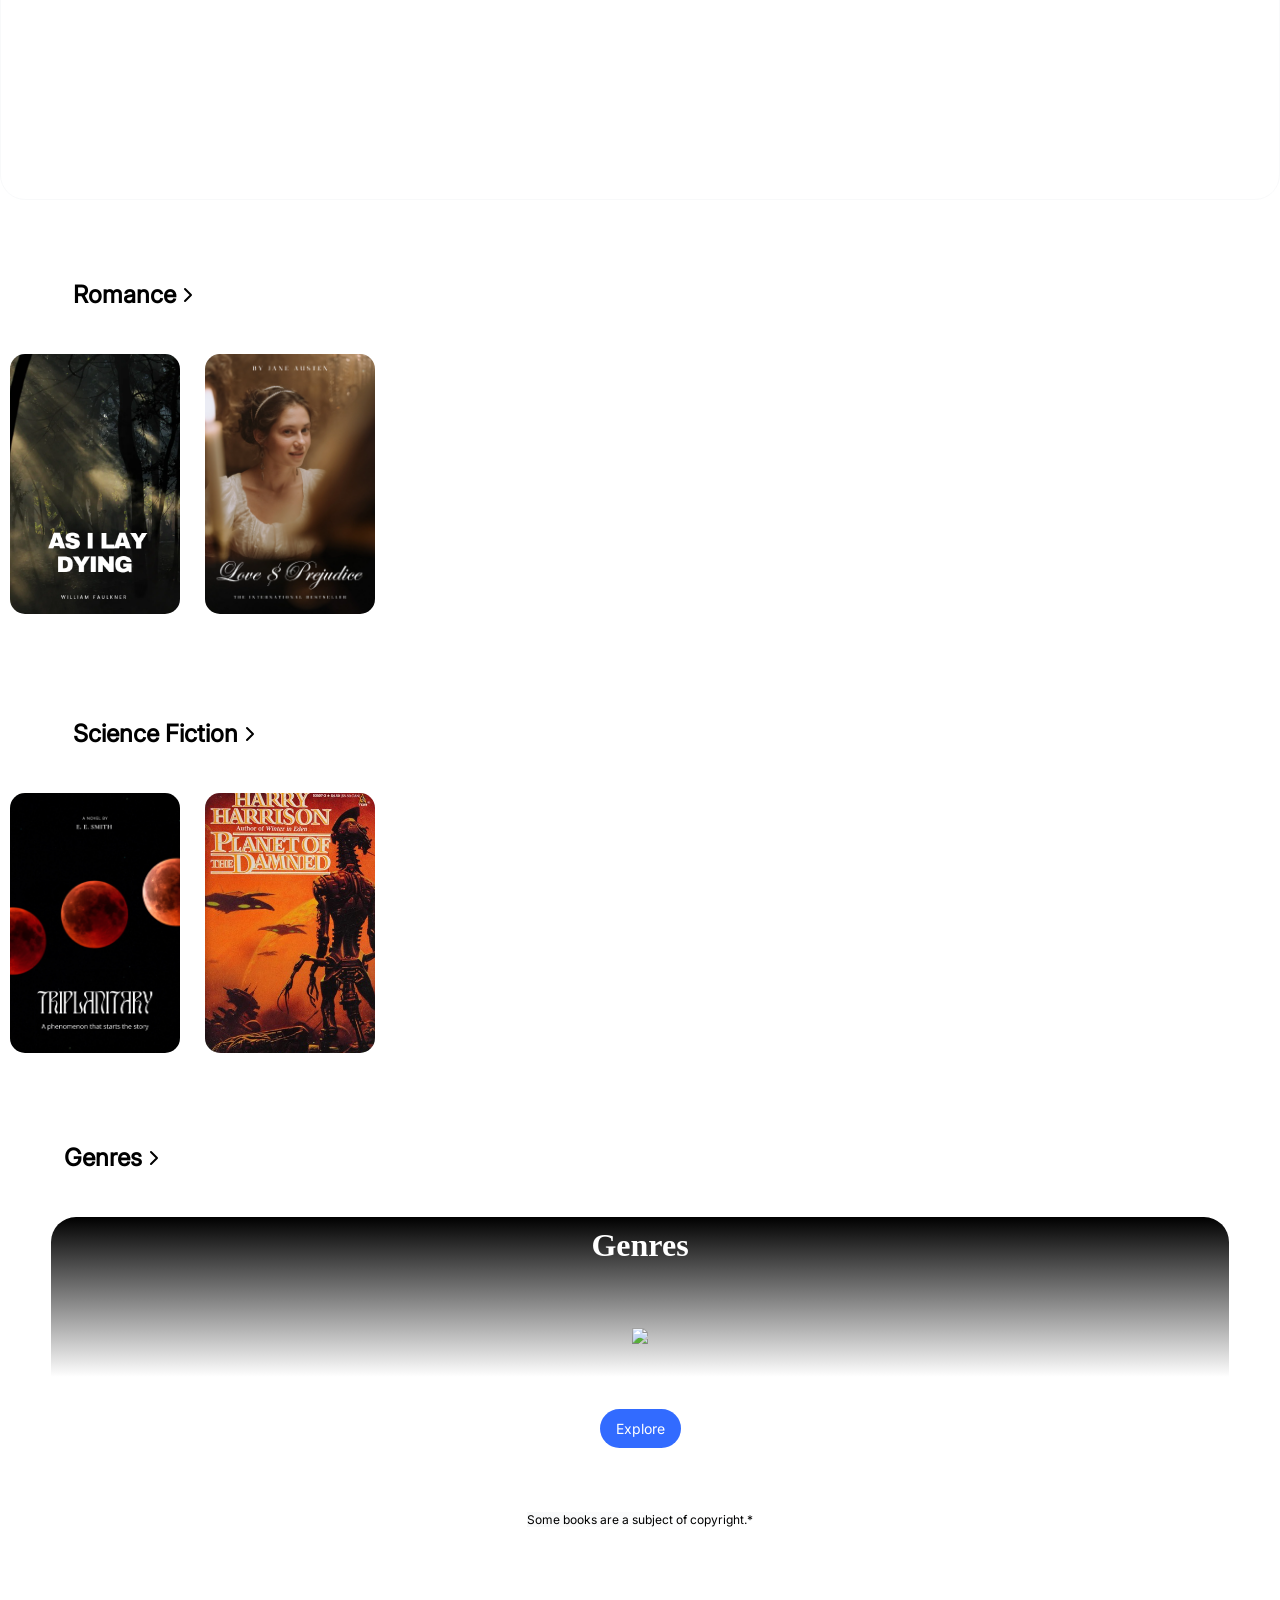
==== commit 95b0fc74: "Remove preconnect links for Google Fonts Removed preconnect links for Google Fonts." ====
--- a/index.html
+++ b/index.html
@@ -4,9 +4,6 @@
     <meta charset="UTF-8" />
     <meta name="viewport" content="width=device-width, initial-scale=1.0" />
     <title>Home</title>
-<link rel="preconnect" href="https://fonts.googleapis.com">
-<link rel="preconnect" href="https://fonts.gstatic.com" crossorigin>
-<link href="https://fonts.googleapis.com/css2?family=Inter:ital,opsz,wght@0,14..32,100..900;1,14..32,100..900&display=swap" rel="stylesheet">
     <link rel="stylesheet" href="Sundoku.css" />
     <link rel="manifest" href="manifest.json" />
   </head>
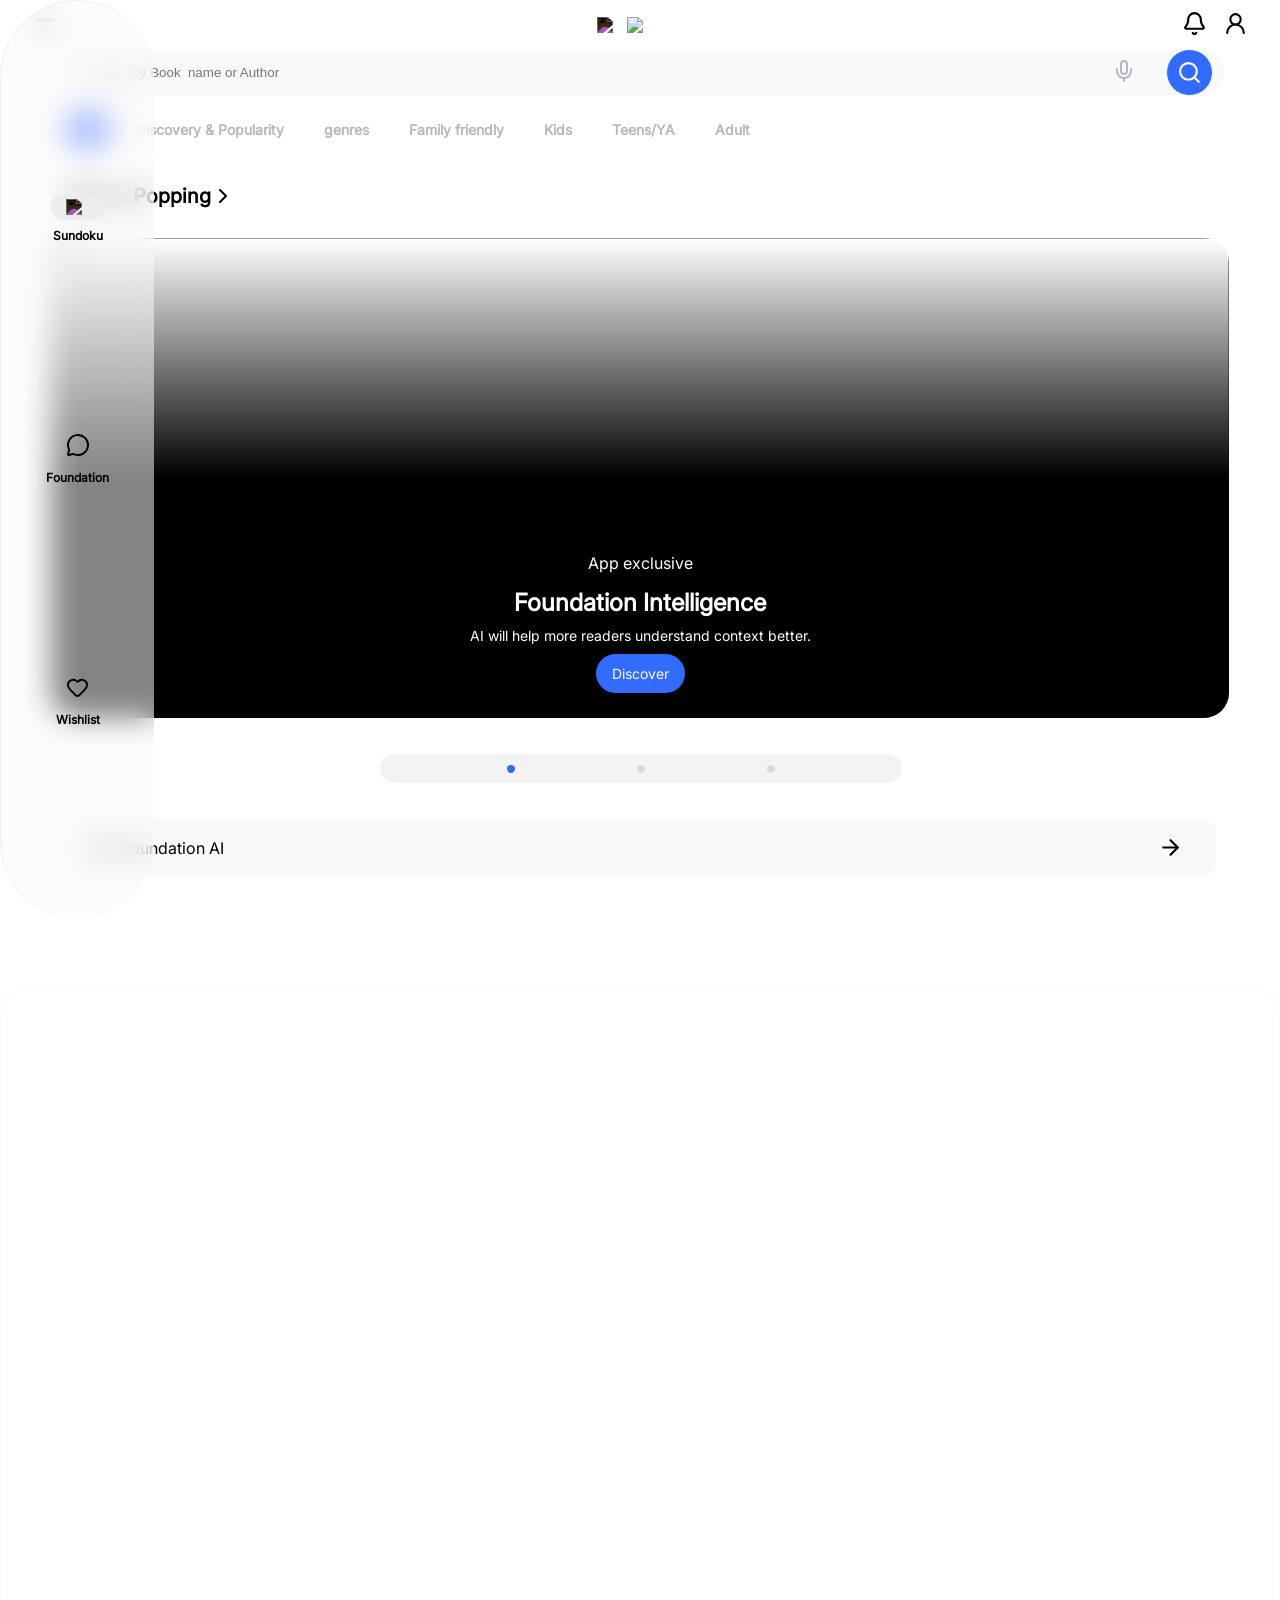
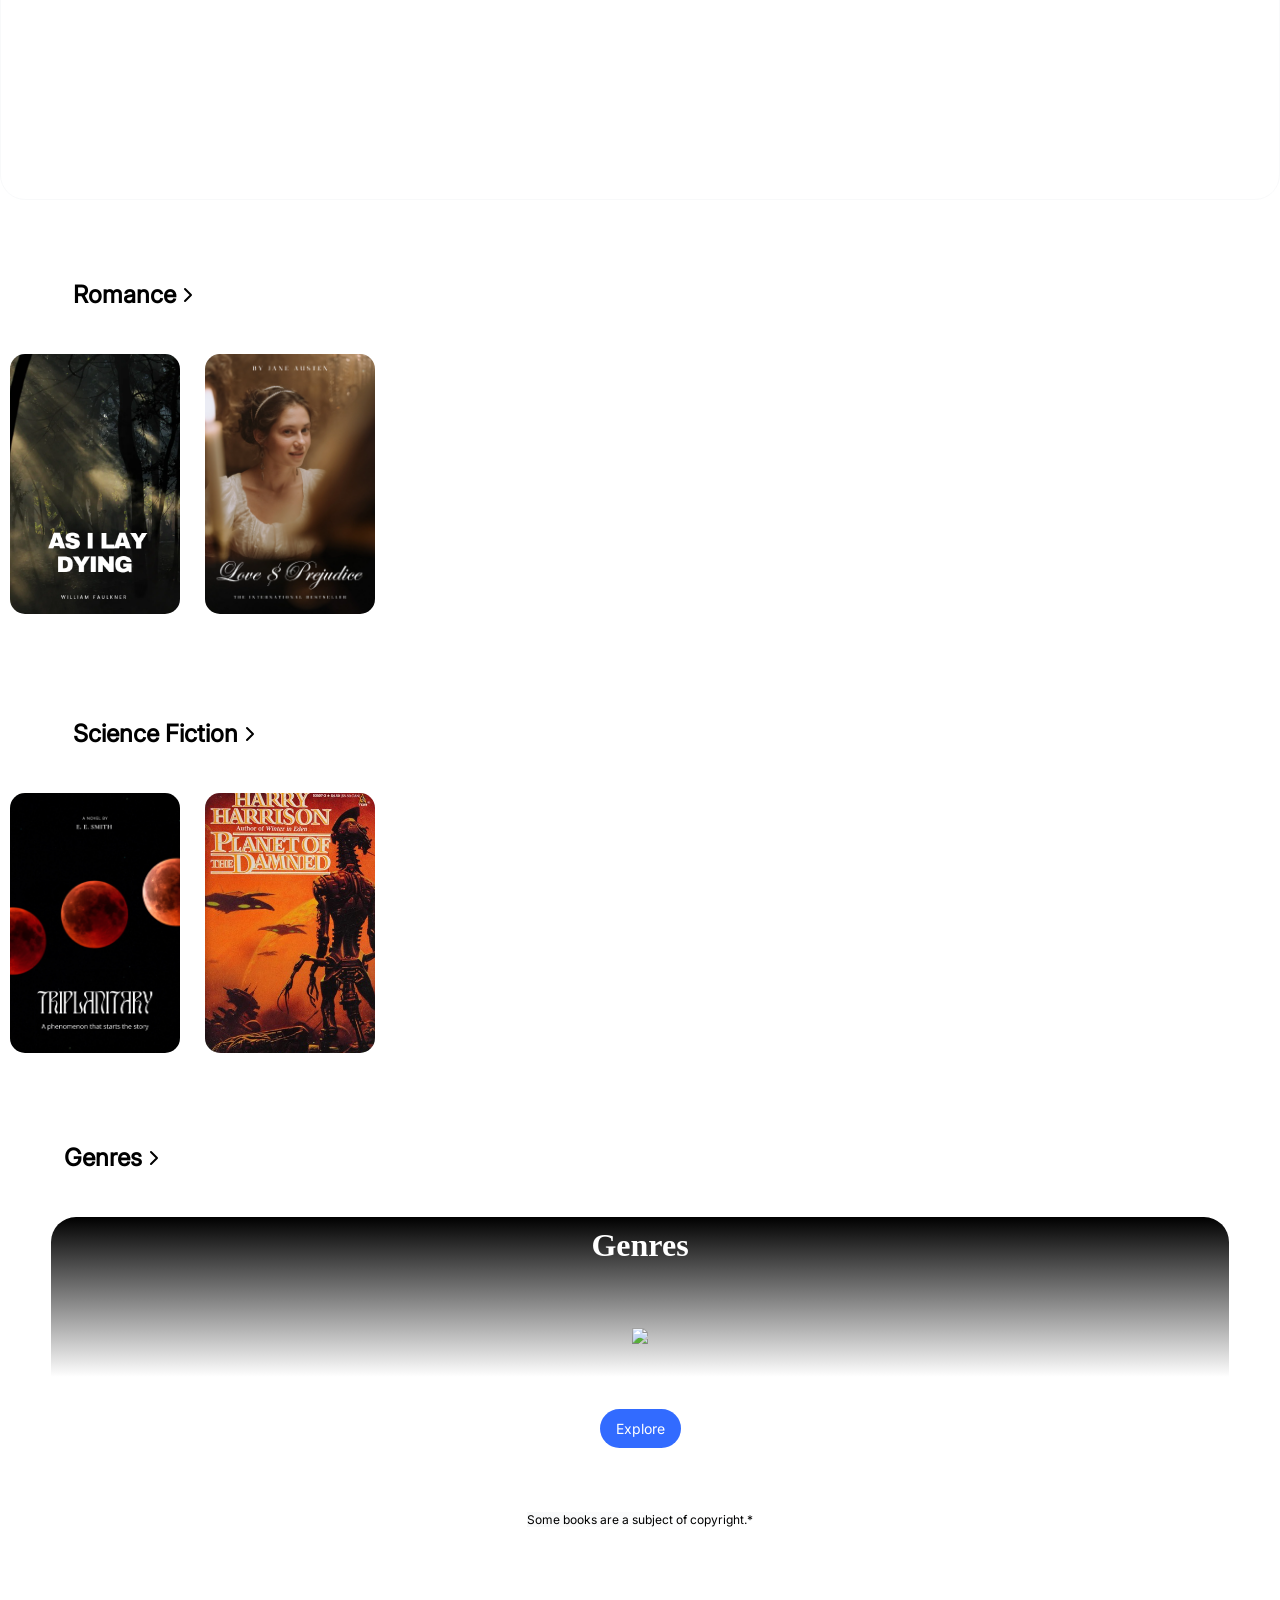
==== commit 57d57172: "Fix image paths and update logo references" ====
--- a/index.html
+++ b/index.html
@@ -4,6 +4,7 @@
     <meta charset="UTF-8" />
     <meta name="viewport" content="width=device-width, initial-scale=1.0" />
     <title>Home</title>
+
     <link rel="stylesheet" href="Sundoku.css" />
     <link rel="manifest" href="manifest.json" />
   </head>
@@ -28,9 +29,10 @@
         </button>
 
         <div class="logo-asset">
-          <img src="Sundoku logos/sundoku.webp" class="logo-img" />
-
-          <p class="logo">Sundoku</p>
+          <img src="logos/Sundoku.webp" class="logo-img" />
+
+          <!--<p class="logo">Sundoku</p>-->
+          <img class="logo" src="logos/Wordmark.png">
         </div>
 
         <div>
@@ -228,7 +230,7 @@
           <div class="hero-card">
             <div class="vid-container">
               <img
-                src="posters/Gene_One.jpg"
+                src="posters/gene_one.jpg"
                 class="hero-poster"
               />
             </div>
@@ -242,7 +244,7 @@
                 AI will help more readers understand context better.
               </p>
 
-              <a href="chatbot.html">
+              <a href="#">
                               <button class="explore-btn">Discover</button>
               </a>
             </div>
@@ -355,7 +357,7 @@
           <div class="nav-column">
             <div class="upper-nav-section onpage">
               <img
-                src="Sundoku logos/sundoku.webp"
+                src="logos/Sundoku.webp"
                 class="nav-logo"
                 style="filter: invert(1)"
               />
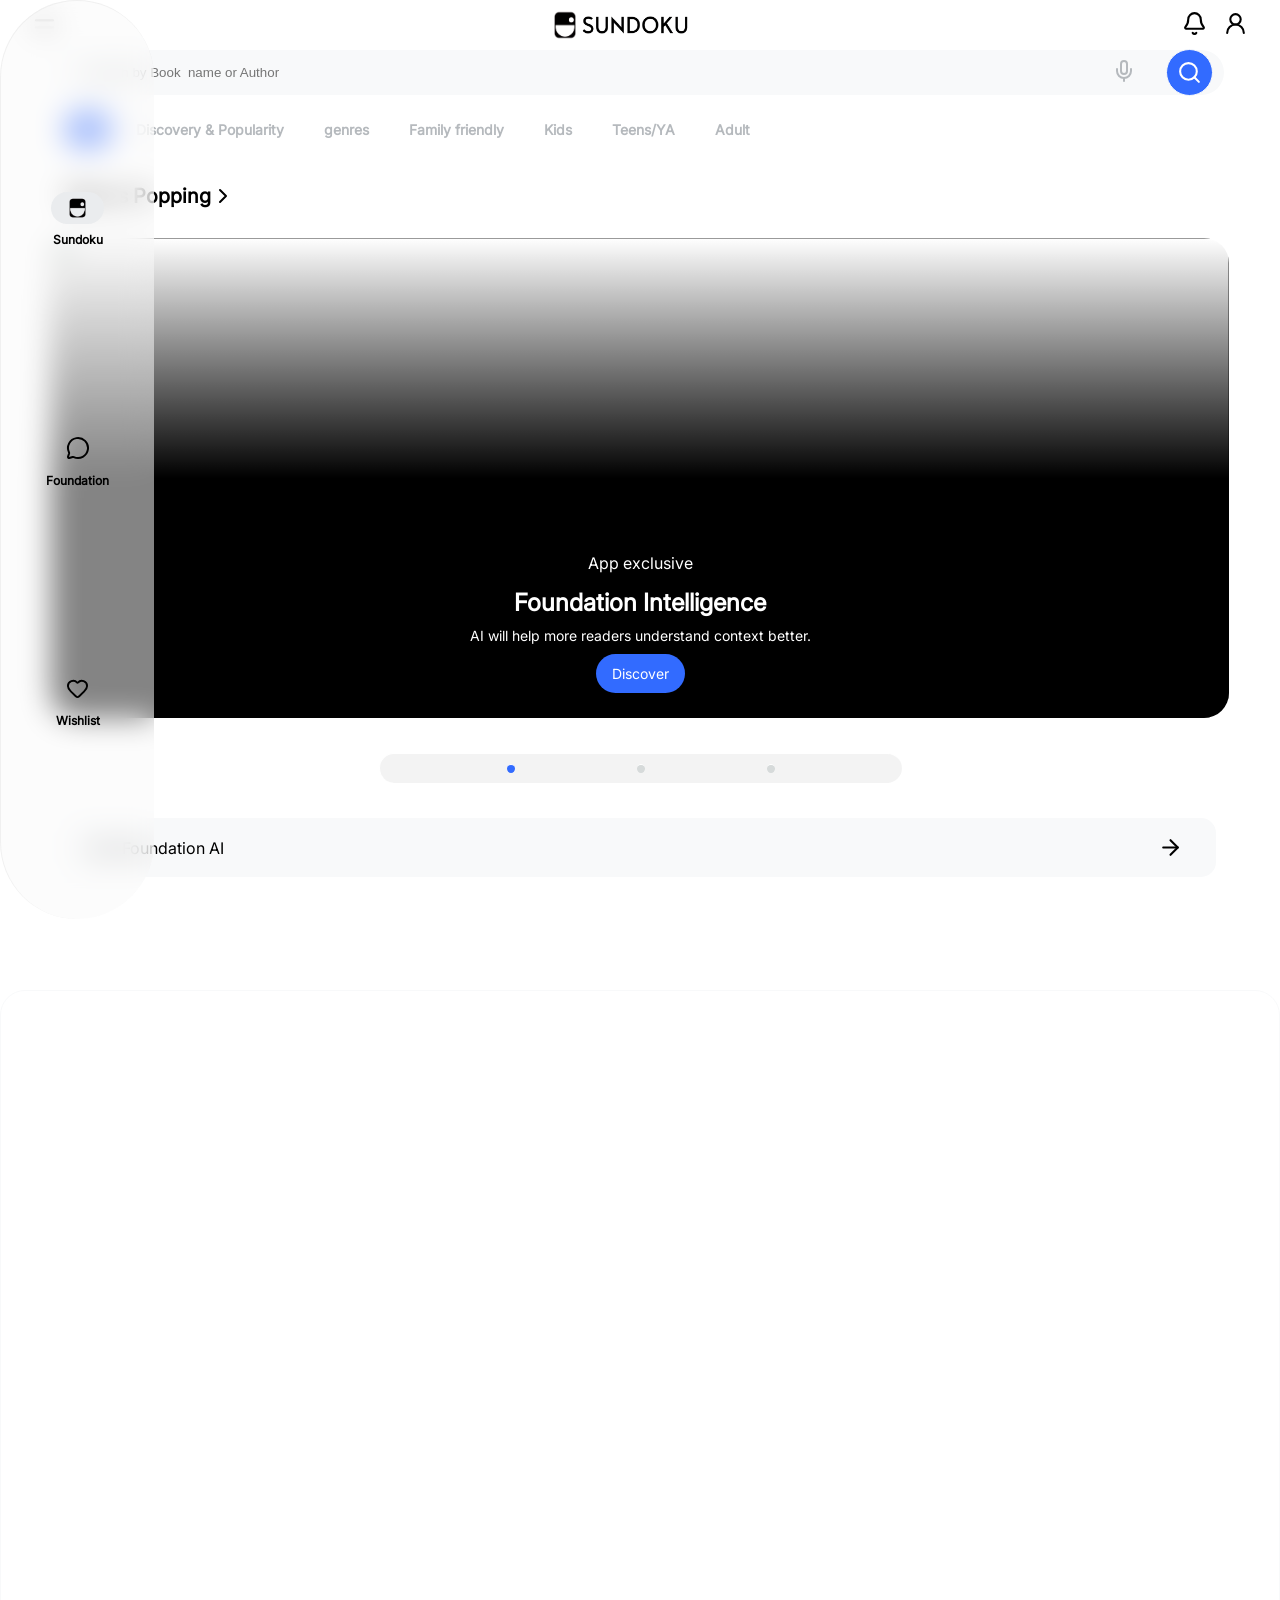
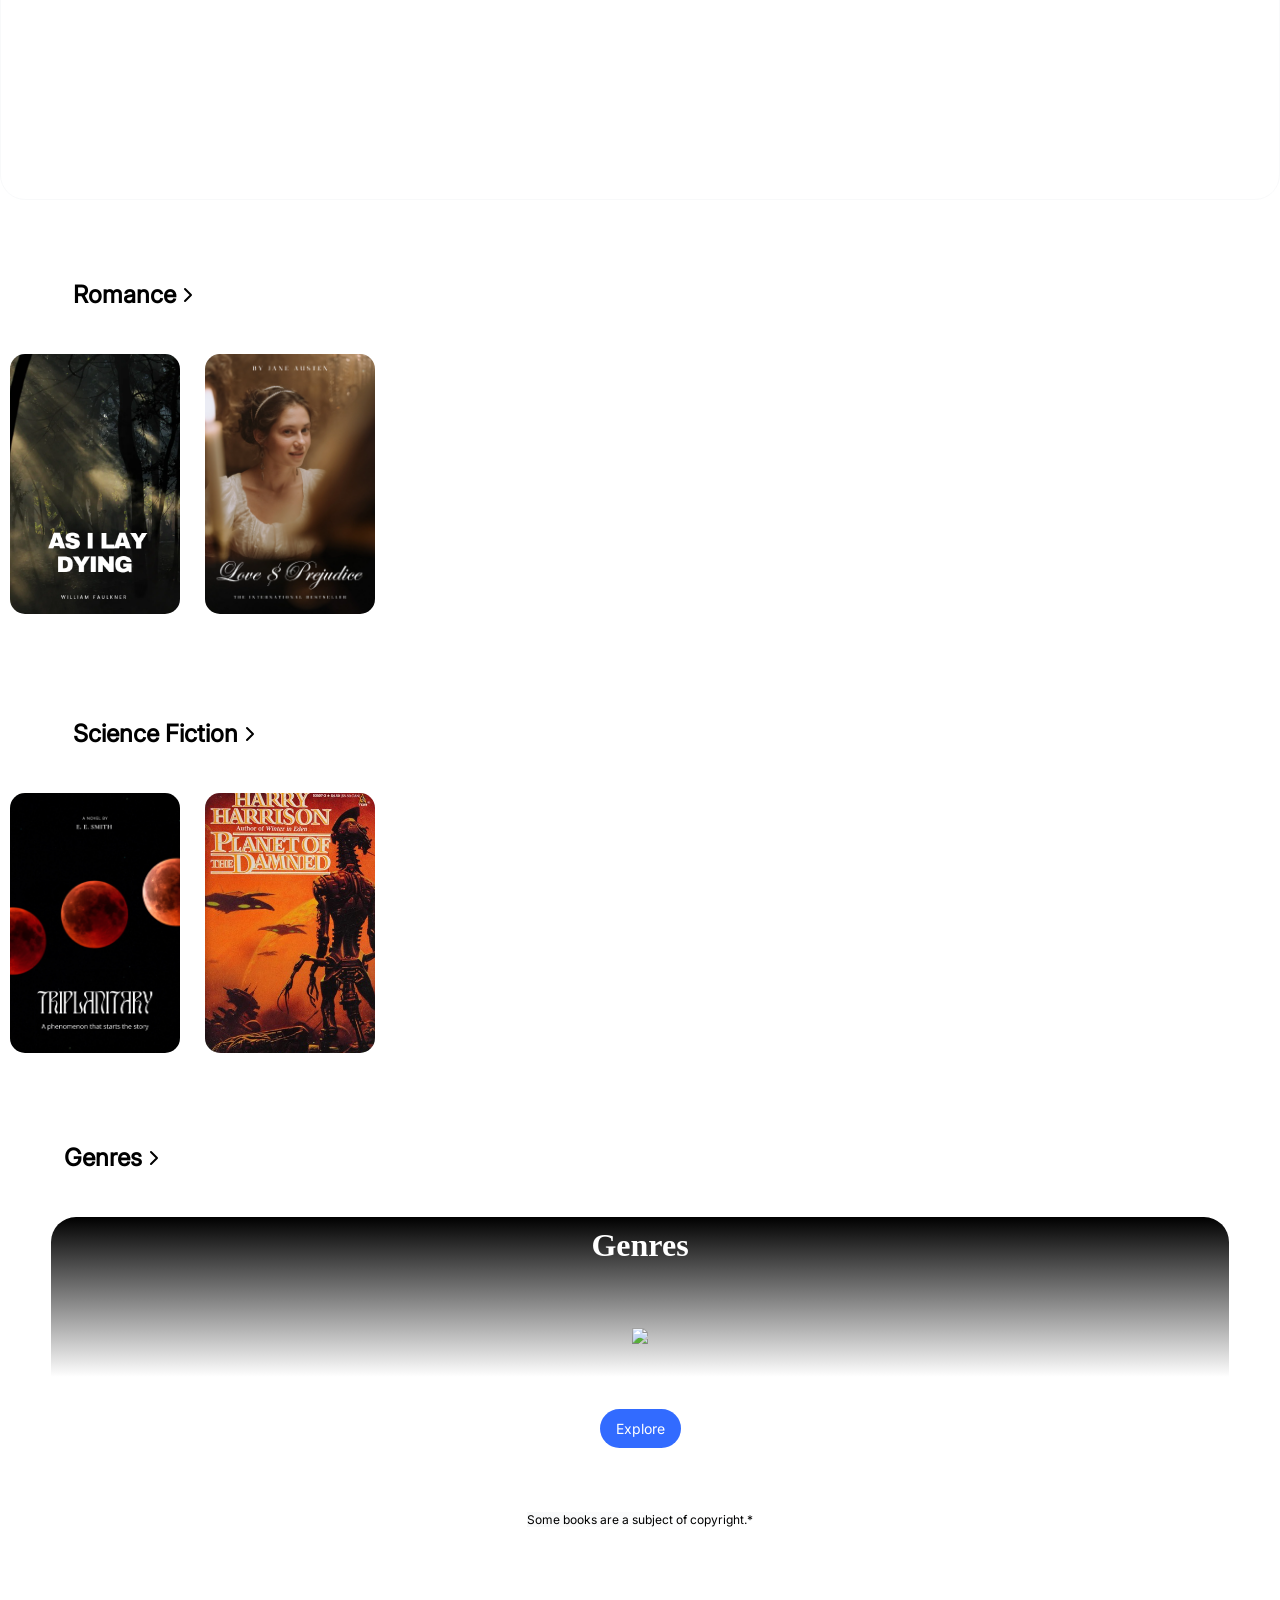
==== commit 8f98b7dd: "Fix image source paths in index.html Updated image source paths to reflect correct casing and direct" ====
--- a/index.html
+++ b/index.html
@@ -29,10 +29,10 @@
         </button>
 
         <div class="logo-asset">
-          <img src="logos/Sundoku.webp" class="logo-img" />
+          <img src="Sundoku logos/sundoku.webp" class="logo-img" />
 
           <!--<p class="logo">Sundoku</p>-->
-          <img class="logo" src="logos/Wordmark.png">
+          <img class="logo" src="Sundoku logos/Wordmark.png">
         </div>
 
         <div>
@@ -230,7 +230,7 @@
           <div class="hero-card">
             <div class="vid-container">
               <img
-                src="posters/gene_one.jpg"
+                src="posters/Gene_one.jpg"
                 class="hero-poster"
               />
             </div>
@@ -357,7 +357,7 @@
           <div class="nav-column">
             <div class="upper-nav-section onpage">
               <img
-                src="logos/Sundoku.webp"
+                src="Sundoku logos/sundoku.webp"
                 class="nav-logo"
                 style="filter: invert(1)"
               />
--- a/Sundoku.css
+++ b/Sundoku.css
@@ -157,6 +157,7 @@
   --light-header-color: rgba(0,0,0,0.53);
   --notDot-bdr: transparent;
   --invert: 0;
+  --reverse-invert: 1;
 }
 
 
@@ -172,6 +173,7 @@
   --notDot-bdr: rgb(255,255,255);
   --rough-grey: rgb(181,185,189);
   --invert: 1;
+  --reverse-invert: 0;
   --gradient: linear-gradient(
         180deg,
         var(--blue), black 
@@ -222,9 +224,12 @@
 }
 
 .logo {
-  font-weight: 700;
+  /*font-weight: 700;
   font-size: 23px;
-  font-family: 'Inter', sans-serif;
+  font-family: 'Inter', sans-serif;*/
+
+  width: 110px;
+  filter: invert(var(--reverse-invert));
 }
 
 .header-btn {
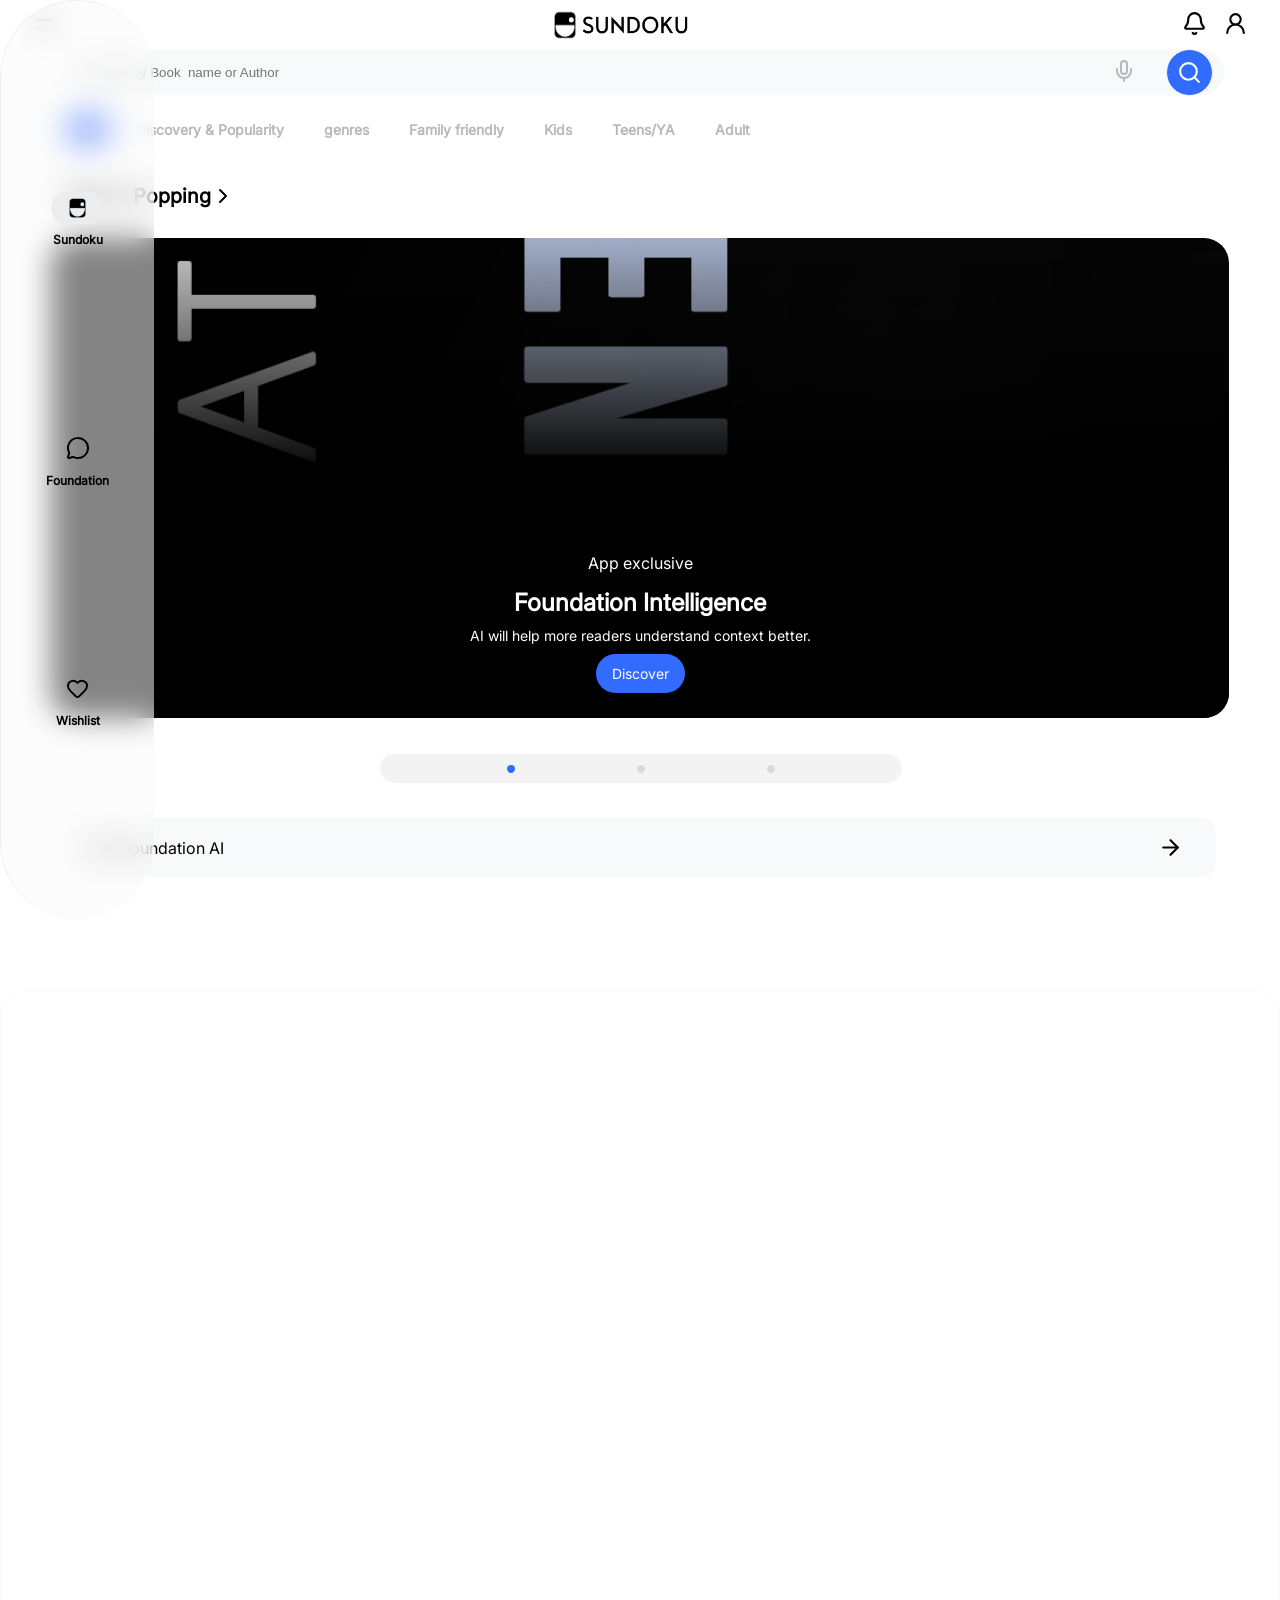
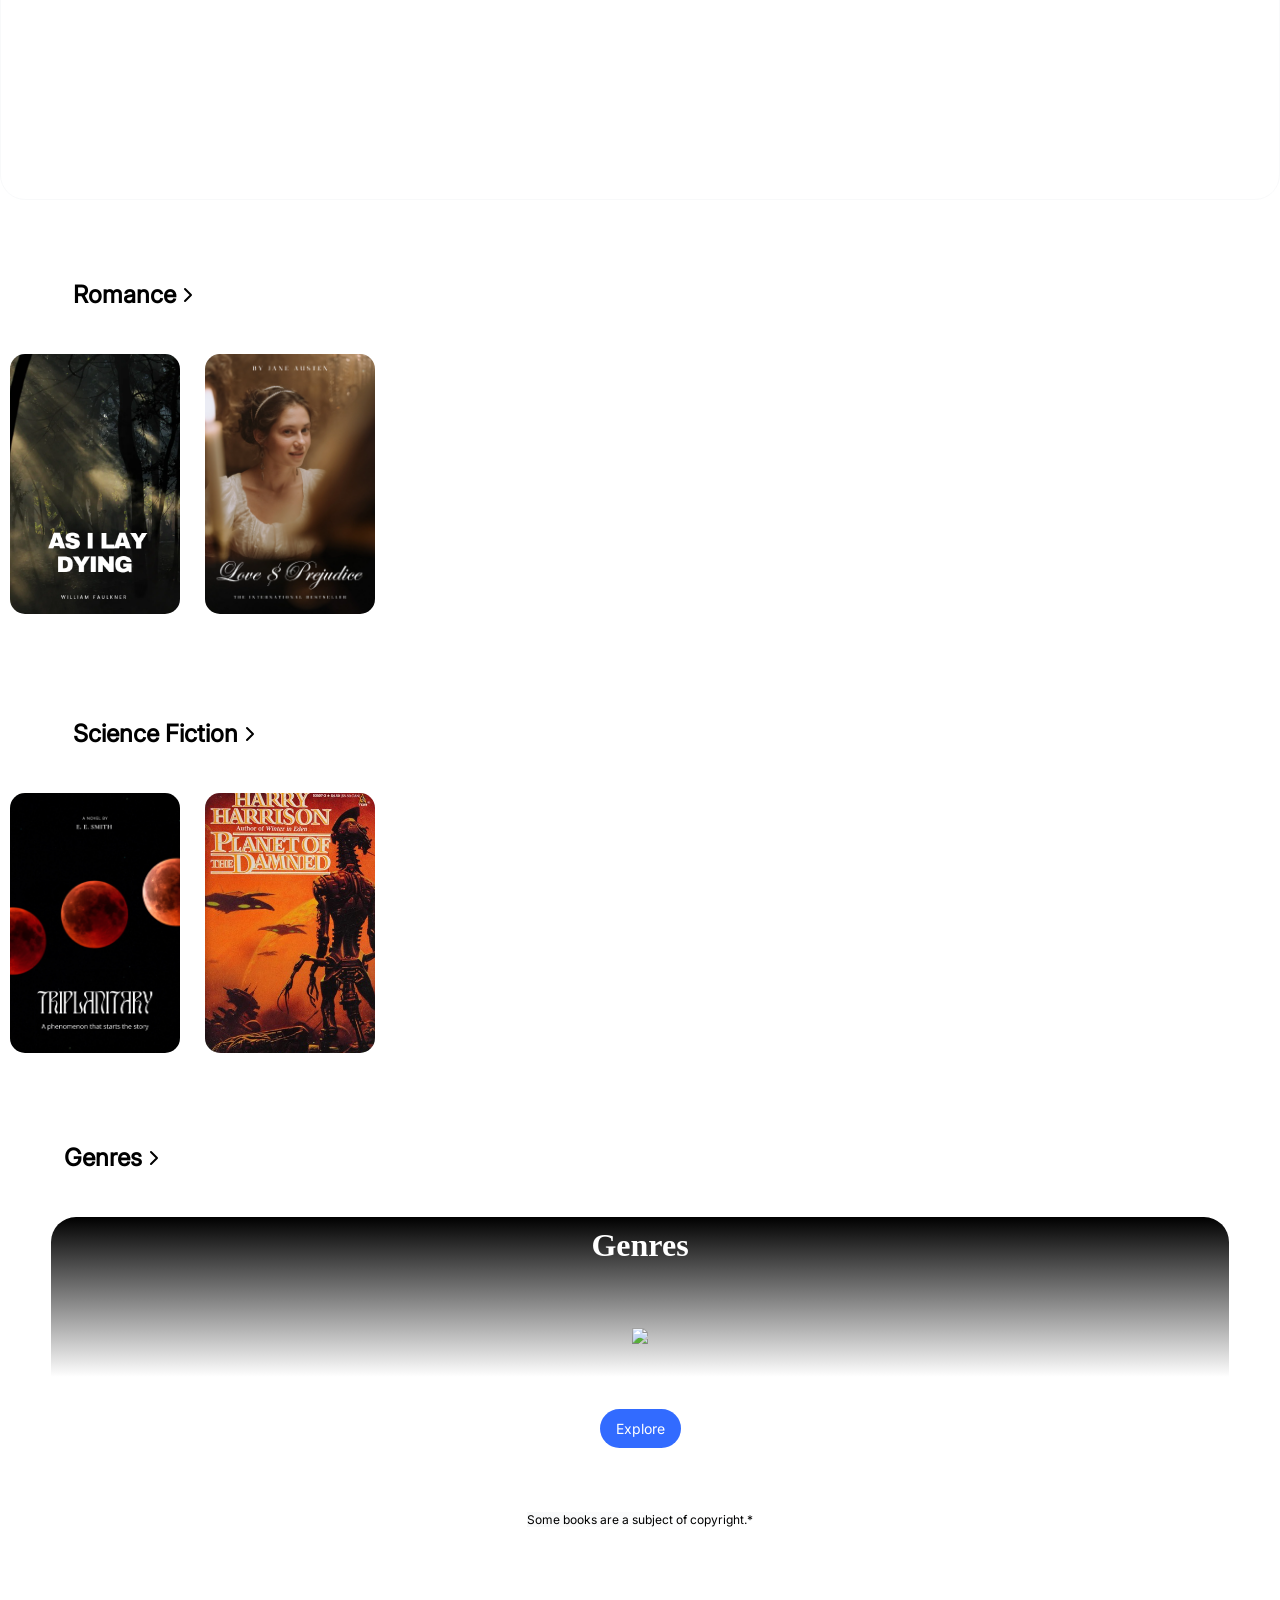
==== commit 525ca61e: "Fix image source filename case in index.html Corrected the filename case for the image source." ====
--- a/index.html
+++ b/index.html
@@ -230,7 +230,7 @@
           <div class="hero-card">
             <div class="vid-container">
               <img
-                src="posters/Gene_one.jpg"
+                src="posters/Gene_One.jpg"
                 class="hero-poster"
               />
             </div>
